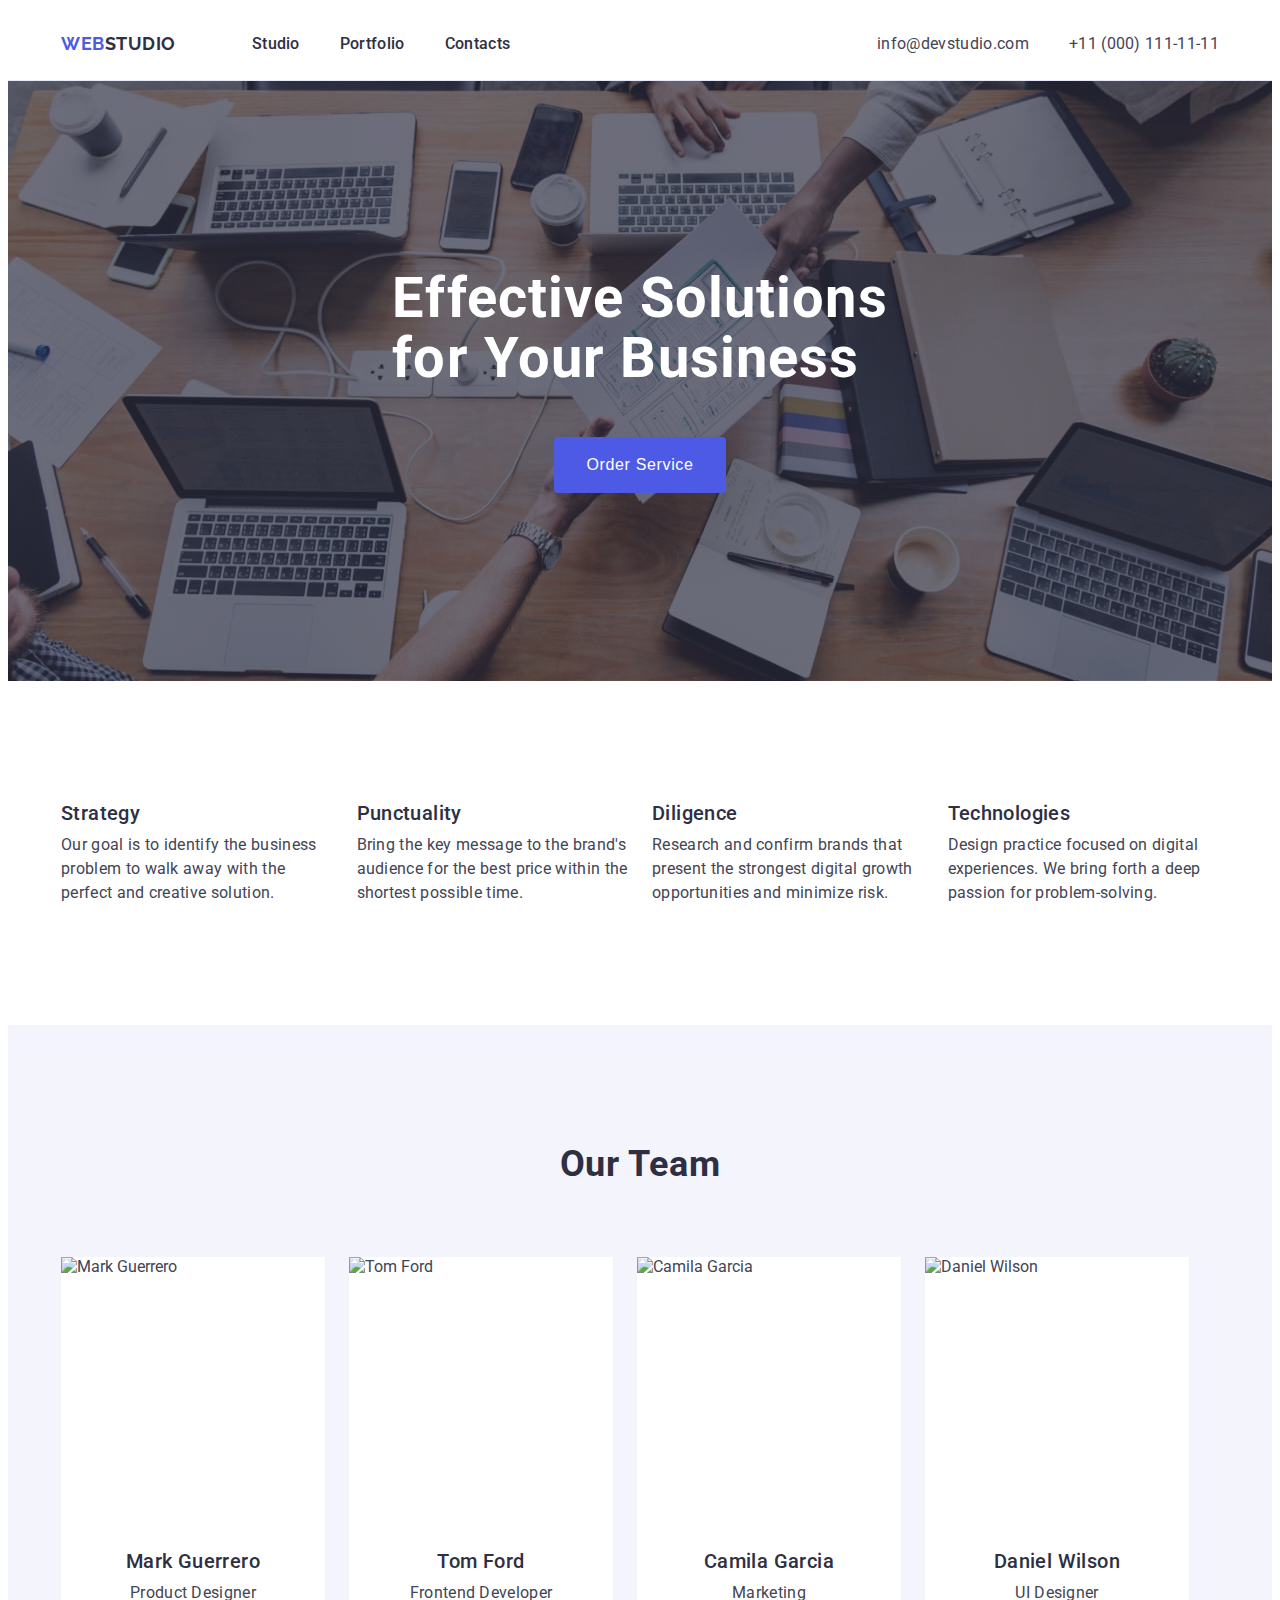
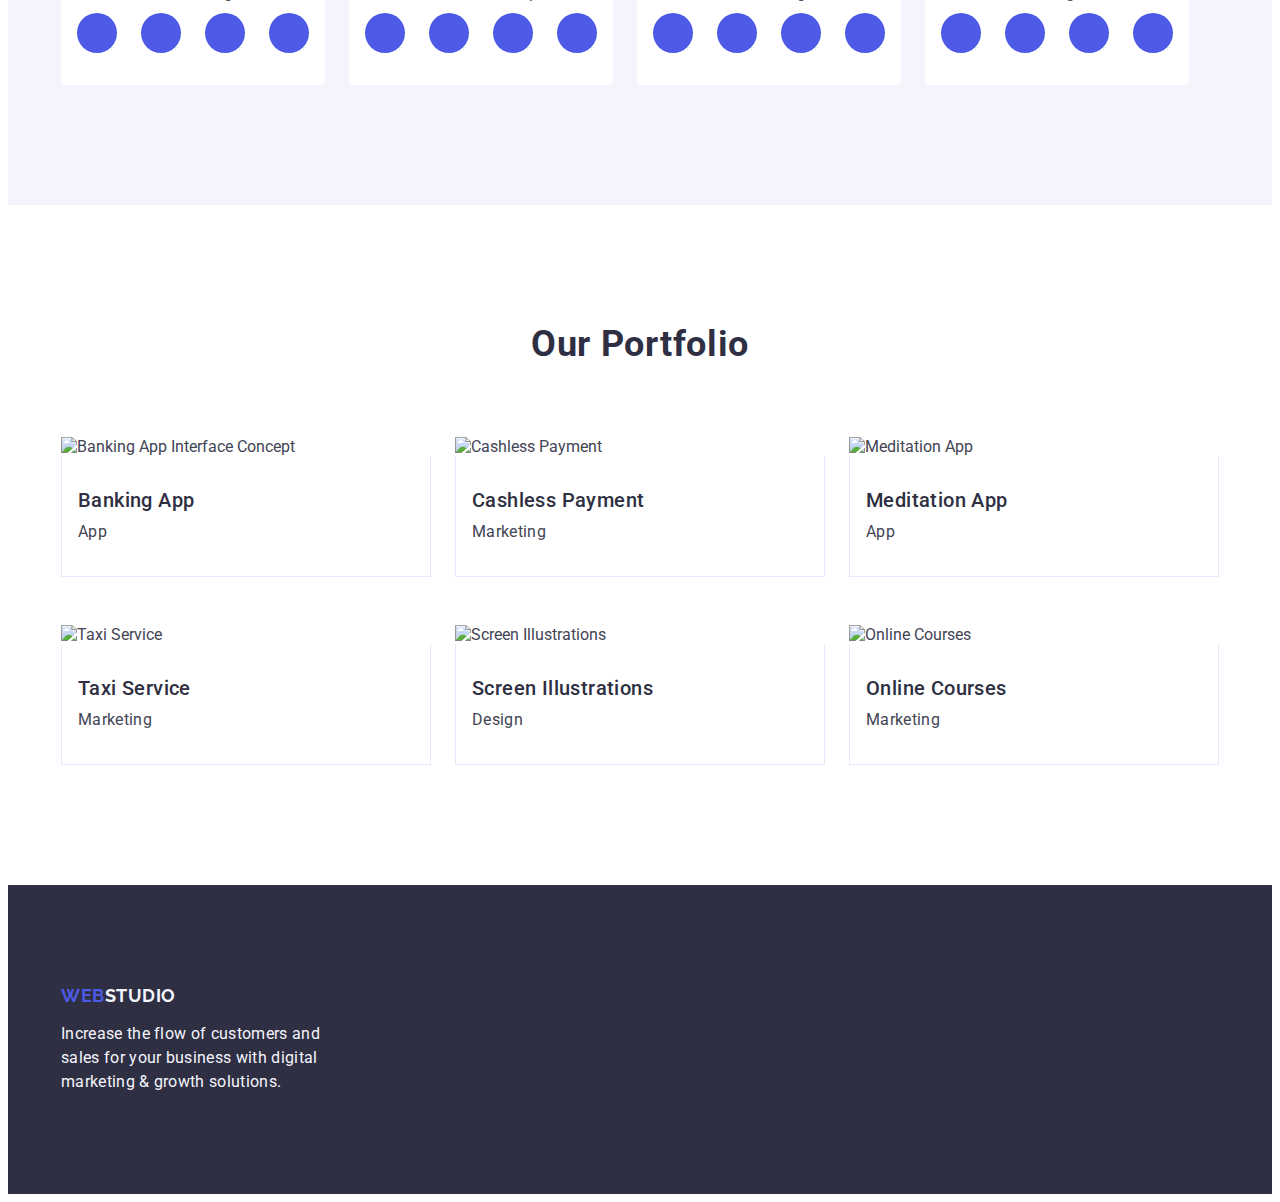
==== index.html @ 679e20f3 "Update index.html" ====
<!DOCTYPE html>
<html lang="en">

<head>
    <meta charset="UTF-8">
    <meta name="viewport" content="width=device-width, initial-scale=1.0">
    <title>WebStudio</title>
    <link rel="preconnect" href="https://fonts.googleapis.com">
    <link rel="preconnect" href="https://fonts.gstatic.com" crossorigin>
    <link href="https://fonts.googleapis.com/css2?family=Raleway:wght@700&family=Roboto:wght@400;500;700&display=swap"
        rel="stylesheet">
    <link rel="stylesheet" href="https://cdnjs.cloudflare.com/ajax/libs/modern-normalize/2.0.0/modern-normalize.min.css"
        integrity="sha512-4xo8blKMVCiXpTaLzQSLSw3KFOVPWhm/TRtuPVc4WG6kUgjH6J03IBuG7JZPkcWMxJ5huwaBpOpnwYElP/m6wg=="
        crossorigin="anonymous" referrerpolicy="no-referrer" />
    <link rel="stylesheet" href="./css/styles.css.css">
</head>

<body class="body-content">
    <header class="nav-container">
<div class="container header-menu">
        <nav class="nav-menu">
            <a class="titel-text" href="./index.html">Web<span class="titel-text-part">Studio</span> </a>
            <ul class="navigation-title-contacts nav-item">

                <li class="nav-item-link">
                    <a class="navigation-item" href="./index.html">Studio</a></li>
                <li class="nav-item-link">
                    <a class="navigation-item" href="">Portfolio</a></li>
                <li class="nav-item-link">
                    <a class="navigation-item" href="">Contacts</a></li>
            </ul>
        </nav>
        <address class="adreess-main">
            <ul class="nav-link">
                <li>
                    <a class="adress-link" href="mailto:info@devstudio.com">info@devstudio.com</a></li>
                <li>
                    <a class="adress-link" href="tel:+110001111111">+11 (000) 111-11-11</a></li>
            </ul>
        </address>
    </div>
    </header>
    <main>
        <section class="section-advantages-content">
            <div class="container advantage-container">
            <h1 class="section-advantages-topic">Effective Solutions<br /> for Your Business</h1>
            <button type="button" class="section-button">Order Service</button>
    </div>
        </section>
        <section class="advantage">
            <div class="container">
            <h2 class="visually-hidden">Our advantages</h2>
            <ul class="section-advantages-conteiner">
                <li class="advantages-item">
                    <h3 class="section-advantages-title">Strategy</h3>
                    <p class="section-advantages-text">
                        Our goal is to identify the business
                        problem to walk away with the perfect and creative solution.
                    </p>
                </li>
                <li class="advantages-item">
                    <h3 class="section-advantages-title">Punctuality</h3>
                    <p class="section-advantages-text">Bring the key message to the brand's audience for the best price
                        within the shortest possible
                        time.</p>
                </li>
                <li class="advantages-item">
                    <h3 class="section-advantages-title">Diligence</h3>
                    <p class="section-advantages-text">Research and confirm brands that present the strongest digital
                        growth opportunities and minimize
                        risk.</p>
                </li>
                <li class="advantages-item">
                    <h3 class="section-advantages-title">Technologies</h3>
                    <p class="section-advantages-text">Design practice focused on digital experiences. We bring forth a
                        deep passion for
                        problem-solving.</p>
                </li>
            </ul>
            </div>
        </section>

        <section class="section-team-content section-team">
            <div class="container">
            <h2 class="section-team-topic">Our Team</h2>
            <ul class="section-team-container">
                <li class="section-team-subtopic team-item"><img class="section-team-img" src="./images/Mark.jpg"
                        alt="Mark Guerrero" width="264" height="260" />
                        <div class="team-wrap">
                    <h3 class="section-team-name">Mark Guerrero</h3>
                    <p class="section-team-wark">Product Designer</p>
<div class="soc-wrap">
                    <ul class="profesion-list-soc">
                        <li class="prosesion-item-soc">
                            <a class="link-soc-profesion" href="">
                                <svg class="svg-profesion" width="16" height="16">
                                    <use href="./images/icons.svg#icon-instagram"></use>
                                </svg>
                            </a>
                        </li>
                        <li class="prosesion-item-soc">
                            <a class="link-soc-profesion" href="">
                                <svg class="svg-profesion" width="16" height="16">
                                    <use href="./images/icons.svg#icon-twitter"></use>
                                </svg>
                            </a>
                        </li>
                        <li class="prosesion-item-soc">
                            <a class="link-soc-profesion" href="">
                                <svg class="svg-profesion" width="16" height="16">
                                    <use href="./images/icons.svg#icon-facebook"></use>
                                </svg>
                            </a>
                        </li>
                        <li class="prosesion-item-soc">
                            <a class="link-soc-profesion" href="">
                                <svg class="svg-profesion" width="16" height="16">
                                    <use href="./images/icons.svg#icon-linkedin"></use>
                                </svg>
                            </a>
                        </li>
                    </ul>
                    </div>
                    </div>
                    
                </li>
                <li class="section-team-subtopic team-item"><img class="section-team-img" src="./images/Tom.jpg" alt="Tom Ford"
                        width="264" height="260" />
                        <div class="team-wrap">
                    <h3 class="section-team-name">Tom Ford</h3>
                    <p class="section-team-wark">Frontend Developer</p>
                    <div class="soc-wrap">
                        <ul class="profesion-list-soc">
                            <li class="prosesion-item-soc">
                                <a class="link-soc-profesion" href="">
                                    <svg class="svg-profesion" width="16" height="16">
                                        <use href="./images/icons.svg#icon-instagram"></use>
                                    </svg>
                                </a>
                            </li>
                            <li class="prosesion-item-soc">
                                <a class="link-soc-profesion" href="">
                                    <svg class="svg-profesion" width="16" height="16">
                                        <use href="./images/icons.svg#icon-twitter"></use>
                                    </svg>
                                </a>
                            </li>
                            <li class="prosesion-item-soc">
                                <a class="link-soc-profesion" href="">
                                    <svg class="svg-profesion" width="16" height="16">
                                        <use href="./images/icons.svg#icon-facebook"></use>
                                    </svg>
                                </a>
                            </li>
                            <li class="prosesion-item-soc">
                                <a class="link-soc-profesion" href="">
                                    <svg class="svg-profesion" width="16" height="16">
                                        <use href="./images/icons.svg#icon-linkedin"></use>
                                    </svg>
                                </a>
                            </li>
                        </ul>
                    </div>
                    </div>
                </li>
                <li class="section-team-subtopic team-item"><img class="section-team-img" src="./images/Camila.jpg"
                        alt="Camila Garcia" width="264" height="260" />
                        <div class="team-wrap">
                    <h3 class="section-team-name">Camila Garcia</h3>
                    <p class="section-team-wark">Marketing</p>
                    <div class="soc-wrap">
                        <ul class="profesion-list-soc">
                            <li class="prosesion-item-soc">
                                <a class="link-soc-profesion" href="">
                                    <svg class="svg-profesion" width="16" height="16">
                                        <use href="./images/icons.svg#icon-instagram"></use>
                                    </svg>
                                </a>
                            </li>
                            <li class="prosesion-item-soc">
                                <a class="link-soc-profesion" href="">
                                    <svg class="svg-profesion" width="16" height="16">
                                        <use href="./images/icons.svg#icon-twitter"></use>
                                    </svg>
                                </a>
                            </li>
                            <li class="prosesion-item-soc">
                                <a class="link-soc-profesion" href="">
                                    <svg class="svg-profesion" width="16" height="16">
                                        <use href="./images/icons.svg#icon-facebook"></use>
                                    </svg>
                                </a>
                            </li>
                            <li class="prosesion-item-soc">
                                <a class="link-soc-profesion" href="">
                                    <svg class="svg-profesion" width="16" height="16">
                                        <use href="./images/icons.svg#icon-linkedin"></use>
                                    </svg>
                                </a>
                            </li>
                        </ul>
                    </div>
                    </div>
                </li>
                <li class="section-team-subtopic team-item"><img class="section-team-img" src="./images/Daniel.jpg"
                        alt="Daniel Wilson" width="264" height="260" />
                        <div class="team-wrap">
                    <h3 class="section-team-name">Daniel Wilson</h3>
                    <p class="section-team-wark">UI Designer</p>
                    <div class="soc-wrap">
                        <ul class="profesion-list-soc">
                            <li class="prosesion-item-soc">
                                <a class="link-soc-profesion" href="">
                                    <svg class="svg-profesion" width="16" height="16">
                                        <use href="./images/icons.svg#icon-instagram"></use>
                                    </svg>
                                </a>
                            </li>
                            <li class="prosesion-item-soc">
                                <a class="link-soc-profesion" href="">
                                    <svg class="svg-profesion" width="16" height="16">
                                        <use href="./images/icons.svg#icon-twitter"></use>
                                    </svg>
                                </a>
                            </li>
                            <li class="prosesion-item-soc">
                                <a class="link-soc-profesion" href="">
                                    <svg class="svg-profesion" width="16" height="16">
                                        <use href="./images/icons.svg#icon-facebook"></use>
                                    </svg>
                                </a>
                            </li>
                            <li class="prosesion-item-soc">
                                <a class="link-soc-profesion" href="">
                                    <svg class="svg-profesion" width="16" height="16">
                                        <use href="./images/icons.svg#icon-linkedin"></use>
                                    </svg>
                                </a>
                            </li>
                        </ul>
                    </div>
                    </div>
                </li>
            </ul>
</div>
        </section>




        <section class="portfolio">
            <div class="container">
            <h2 class="section-warck-topic">Our Portfolio</h2>
<ul class="section-warck-item">
<li class="section-warck-subtopic warck-item">
    <img class="section-warck-img" src="./images/App.jpg" 
    alt="Banking App Interface Concept" width="360">
    <div class="warck-wrap">
    <h3 class="section-warck-title-type">Banking App</h3>
    <p class="section-warck-text">App</p>
    </div>
</li>

<li class="section-warck-subtopic warck-item">
        <img class="section-warck-img" src="./images/cashless.jpg" 
        alt="Cashless Payment"  width= "360">
        <div class="warck-wrap">
        <h3 class="section-warck-title-type">Cashless Payment</h3>
        <p class="section-warck-text">Marketing</p>
        </div>

                </li>
                <li class="section-warck-subtopic warck-item">
                        <img class="section-warck-img" src="./images/meditation.jpg"
                         alt="Meditation App" width= "360">
                         <div class="warck-wrap">
                        <h3 class="section-warck-title-type">Meditation App</h3>
                        <p class="section-warck-text">App</p>
                     </div>
                </li>
                <li class="section-warck-subtopic warck-item">
                        <img class="section-warck-img" src="./images/taxi.jpg" 
                        alt="Taxi Service" width= "360">
                        <div class="warck-wrap">
                        <h3 class="section-warck-title-type">Taxi Service</h3>
                        <p class="section-warck-text">Marketing</p>
                   </div>
                </li>
                <li class="section-warck-subtopic warck-item">
                        <img class="section-warck-img" src="./images/screen.jpg" 
                        alt="Screen Illustrations" width= "360">
                        <div class="warck-wrap">
                        <h3 class="section-warck-title-type">Screen Illustrations</h3>
                        <p class="section-warck-text">Design</p>
                        </div>
                </li>
                <li class="section-warck-subtopic warck-item">
                        <img class="section-warck-img" src="./images/online.jpg" 
                        alt="Online Courses" width= "360">
                        <div class="warck-wrap">
                        <h3 class="section-warck-title-type">Online Courses</h3>
                        <p class="section-warck-text">Marketing</p>
                   </div>
                </li>
            </ul>
            </div>
        </section>
    </main>
    <footer class="footer-advantages-content footer">
        <div class="container">
        <a class="footer-item footer-logo" href="./index.html">Web<span class="footer-text-part">Studio</span> </a>

        <p class="footer-text">Increase the flow of customers and

            sales for your business with digital

            marketing & growth solutions.</p>
            </div>
    </footer>
</body>

</html>
---- css/styles.css.css ----
body {
    background: #FFF;
    color: #434455;
    font-family: 'Roboto', sans-serif;
    }

ul {
    list-style: none;
}

a {text-decoration: none;
}

button {
    cursor: pointer;  
    display: block;
    min-width: 169px;
    border-radius: 4px;
}
p, h1, h2, h3{
    margin-top: 0;
    margin-bottom: 0;
}

ul, ol{
    margin-top: 0;
    margin-bottom: 0;
    padding-left: 0;
}
img{
    display: block;
}

.navigation-content {
background:  #FFF;}

.container{
    width: 1158px;
    padding-left: 15px;
padding-right: 15px;
margin: 0 auto;
}

.nav-container{
    border-bottom: 1px solid #e7e9fc;
}

.titel-text{color:  #4D5AE5;
    font-family: 'Raleway',
        sans-serif;
    font-size: 18px;
    font-weight: 700;
    line-height: 1.17;
    letter-spacing: 0.03em;
    text-transform: uppercase;
    margin-right: 76px;
}
   
    .titel-text-part{color:  #2E2F42;
        font-family: 'Raleway',
            sans-serif;
        font-size: 18px;
        font-weight: 700;
        line-height: 1.17;
        letter-spacing: 0.03em;
        text-transform: uppercase;
        }

        .navigation-title-contacts:hover .navigation-title-contacts:focus {
            color: #404bbf;
            font-style: normal;   
        }
         .navigation-item:hover,
        .navigation-item:focus {
                            color: #404bbf;
                        }
.nav-menu{
display: flex;
align-items: center;
}

.header-menu{
    display: flex;
        align-items: center;
        padding-left: 15px;
        padding-right: 15px;
    
    
}

.nav-item{
display: flex;
    align-items: center;
    gap: 40px;
    margin: auto;
}      

.nav-item-link{
}

.nav-link{
    display: flex;
    gap: 40px;
    margin-left: auto;
    align-items: center;
}
    
    .navigation-item {color:#2E2F42;
                    font-size: 16px;
                    font-weight: 500;
                    line-height: 1.5;
                    letter-spacing: 0.02em;
                    padding: 24px 0;
                    display: block;
                    }
        
           .adreess-main{font-style: normal;
        margin-left: auto;}
                    
     .adreess-main .adress-link{
        font-size: 16px;
         color: #434455;
        font-weight: 400;
        line-height: 1.5;
        letter-spacing: 0.02em;}

                  .adress-link:hover,
                  .adress-link:focus {
                      color: #404bbf;
                    font-style: normal;
                  }
                 
.advantage-container{
}
    


        .section-advantages-content {background: #2E2F42;
            padding-top: 188px;
            padding-bottom: 188px;
        background-image: linear-gradient(rgba(46, 47, 66, 0.70), rgba(46, 47, 66, 0.70)), url(../images/backgraund-img.jpg);
            background-repeat: no-repeat;
            background-position: center;
            background-size: cover;}
        

        .advantage{
            padding-top: 120px;
            padding-bottom: 120px;

        }

        .visually-hidden{
        position: absolute;
            width: 1px;
            height: 1px;
            margin: -1px;
            border: 0;
            padding: 0;
            white-space: nowrap;
            clip-path: inset(100%);
            clip: rect(0 0 0 0);
            overflow: hidden;
        }

                .advantages-item{
                    width: calc((100% - 24px * 3) / 4);
                    
                }
               
        .section-advantages-topic {
            color: #FFF;
                    display: flex;
                        justify-content: center;
                    font-size: 56px;
                    font-weight: 700;
                    line-height: 1.07;
                    letter-spacing: 0.02em;
                    
                    max-width: 496px;  
                    margin: 0 auto;
                    margin-bottom: 48px;
                   
                }
        .section-team{padding: 120px 0 120px}
                   

.section-button:focus,
.section-button:hover {
    background-color: #404BBF
}
.section-button {
    height: 56px;
    background: #4d5ae5;
    color: #fff;
    font-size: 16px;
    font-weight: 500;
    line-height: 1.5;
    letter-spacing: 0.04em;
    border: none;
padding: 16px 32px;
margin: 0 auto;}
                    
      .section-advantages-conteiner{
        display: flex;
        gap: 24px;
      }
        
                .section-advantages-title {
                    color:#2E2F42;
                    font-size: 20px;
                    font-weight: 500;
                    line-height: 1.2;
                    letter-spacing: 0.02em;
                margin-bottom: 8px;}
        
                .section-advantages-text {
                    color:#434455;
                    font-size: 16px;
                    font-weight: 400;
                    line-height: 1.5;
                    letter-spacing: 0.02em;}
.team-item{
    width: calc((100% -2 4px * 3) /4 );
    border-radius: 0px 0px 4px 4px;
    
}

.section-team-container{
    display: flex;
    gap: 24px;
    
}
                .section-team-content {
                    background: #F4F4FD;}
        
                .section-team-topic {
                    color:#2E2F42;
                    text-align: center;
                    font-size: 36px;
                    font-weight: 700;
                    line-height: 1.11;
                    letter-spacing: 0.02em;
                    text-transform: capitalize;
                margin-bottom: 72px;
                
            }

        .section-team-subtopic {
                        background:  #FFF;}

        .section-team-img{ }

                 .team-wrap {
                    padding-top: 32px;
                        padding-bottom: 32px;
                 }
        
                .section-team-name {
                    color: #2E2F42;
                    text-align: center;
                    font-size: 20px;
                    font-weight: 500;
                    line-height: 1.2;
                    letter-spacing: 0.02em;
                margin-bottom: 8px}
        
                .section-team-wark {
                    color:  #434455;
                    text-align: center;
                    font-size: 16px;
                    font-weight: 400;
                    line-height: 1.5;
                    letter-spacing: 0.02em;}
        
                

                      .section-team-subtopic { 
                        background:  #FFF;}

                  .portfolio{
                    padding-top: 120px;
                        padding-bottom: 120px;
                  }

                 .section-warck-topic {
                     color:#2E2F42;
                     text-align: center;
                      font-size: 36px;
                     font-weight: 700;
                     line-height: 1.11;
                     letter-spacing: 0.02em;
                     text-transform: capitalize;
                     margin-bottom: 72px;
                 }

                 .warck-item{
                 }

.section-warck-item{
    list-style: none;
        display: flex;
        justify-content: center;
        flex-wrap: wrap;
        column-gap: 24px;
        row-gap: 48px;
    
}

                .section-warck-img{ }

                 .section-warck-subtopic {
                        background:  #FFF;
                            width: calc((100% - 48px) / 3);
                 }
        .warck-wrap{
            padding: 32px 16px;
                border: 1px solid #e7e9fc;
                border-top: none;
        }
                   

                    .section-warck-title-type{color:  #2E2F42;
                        font-size: 20px;
                        font-weight: 500;
                        line-height: 1.2;
                        letter-spacing: 0.02em;
                    margin-bottom: 8px;}
                   
                        
                        .section-warck-text{
                            color:  #434455;
                            font-size: 16px;
                            font-weight: 400;
                            line-height: 1.5;
                            letter-spacing: 0.02em;}
                           
                          
                      .footer-text-part{   color: #F4F4FD;
                         font-family: Raleway;
                         font-size: 18px;
                         font-style: normal;
                         font-weight: 700;
                         line-height: 1.17;
                         letter-spacing: 0.03em;
                         text-transform: uppercase;}

               .footer-logo{
                display: inline-block;
                margin-bottom: 16px;
               }

                           .footer-item {
                               color: #4D5AE5;
                               font-family: 'Raleway',
                                   sans-serif;
                               font-size: 18px;
                               font-weight: 700;
                               line-height: 1.17;
                               letter-spacing: 0.03em;
                               text-transform: uppercase;}
.footer-advantages-content{background: #2E2F42;
padding-top: 188px;
padding-bottom: 188px;}

        .footer{
            padding-top: 100px;
            padding-bottom: 100px;}

                .footer-text {color:  #F4F4FD;
                    font-size: 16px;
                    font-weight: 400;
                    line-height: 1.5;
                    letter-spacing: 0.02em;
                    width: 264px;
                    
            }
.profesion-list-soc{
    display: flex;
        justify-content: center;
        align-items: center;
        gap: 24px;
        padding-left: 0;
        margin-top: 8px;
}

.prosesion-item-soc{
    height: 40px;
        width: 40px;
}
.link-soc-profesion{
    width: 100%;
        height: 100%;
        background-color: #4D5AE5;
        border-radius: 50%;
        display: flex;
        align-items: center;
        justify-content: center;
        transition: background-color 250ms cubic-bezier(0.4, 0, 0.2, 1);
}
.link-soc-profesion:hover,
.link-soc-profesion:focus {
    background-color: #404bbf;}
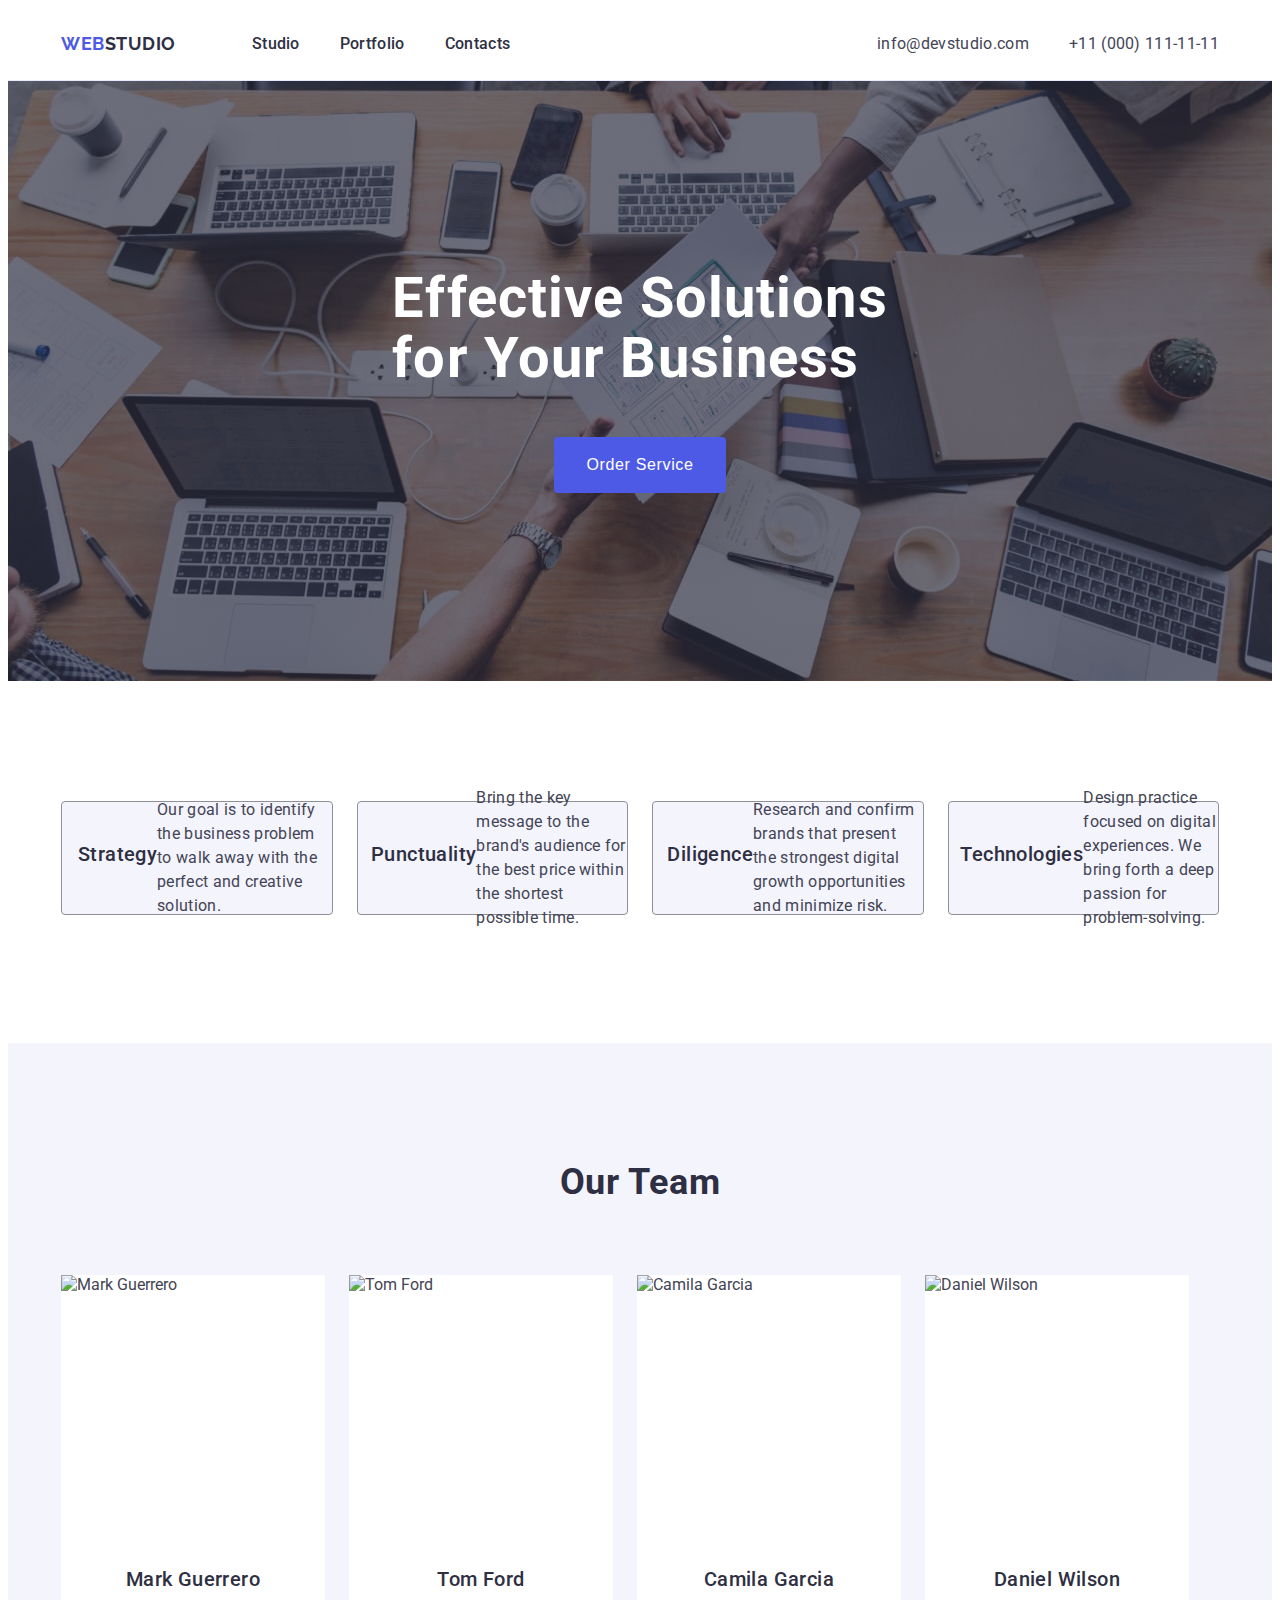
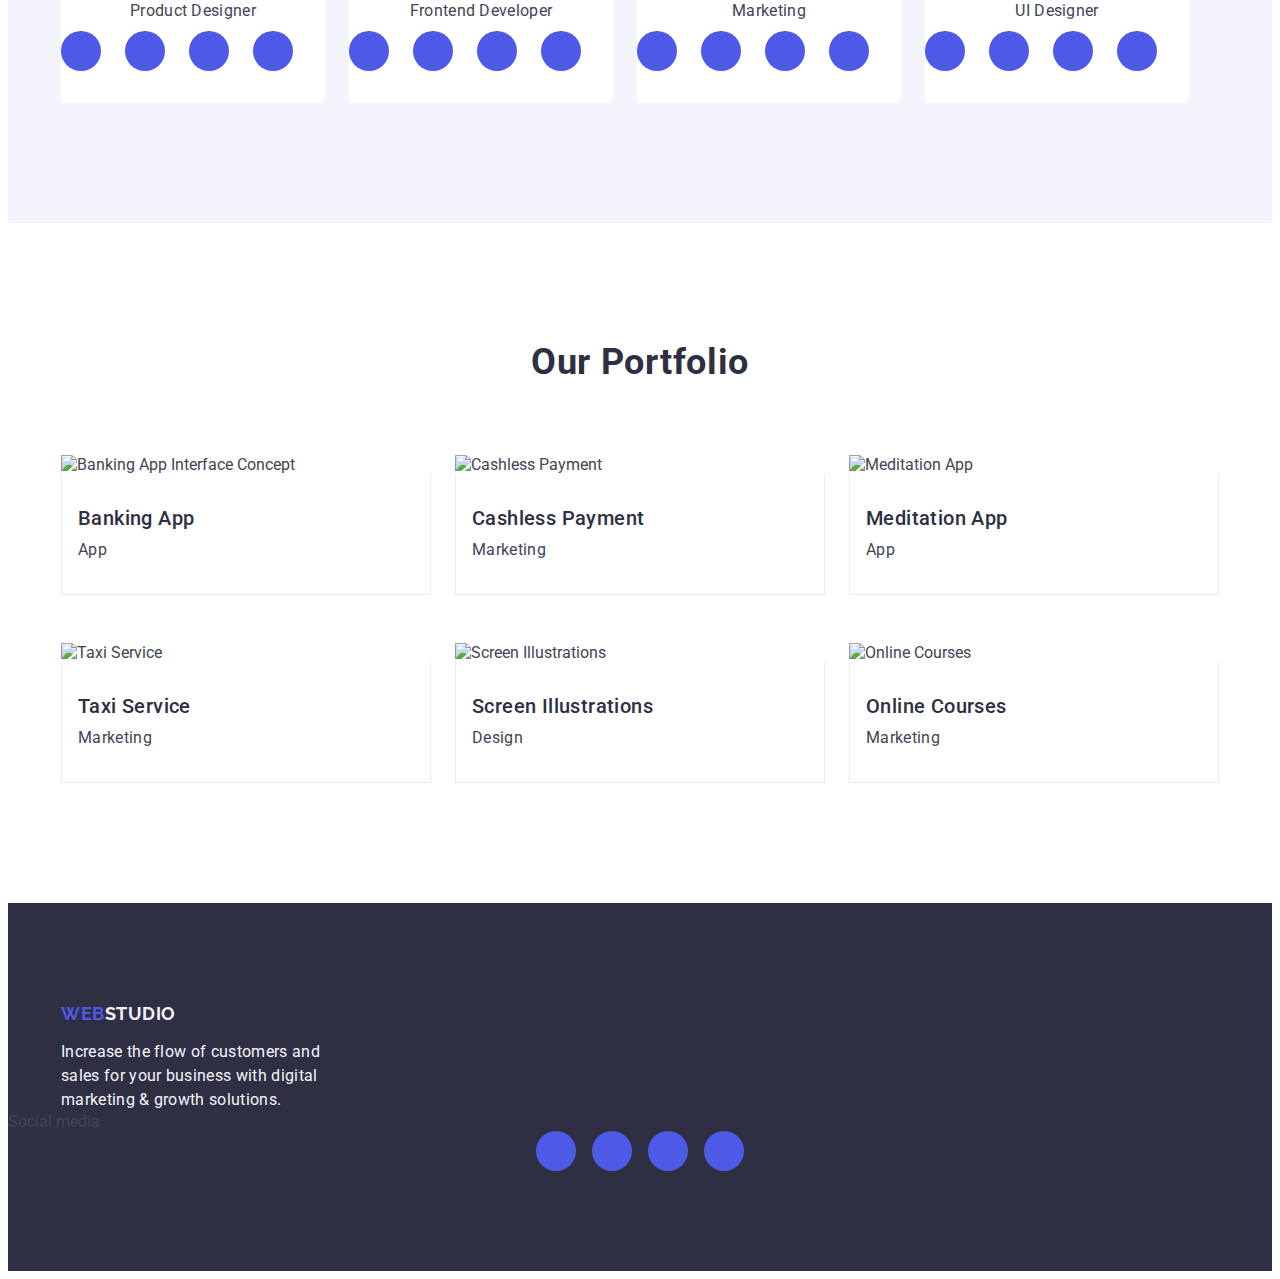
==== commit 338bf418: "o" ====
--- a/index.html
+++ b/index.html
@@ -52,6 +52,10 @@
             <h2 class="visually-hidden">Our advantages</h2>
             <ul class="section-advantages-conteiner">
                 <li class="advantages-item">
+                    <div class="conteiner-icon">
+                        <svg width="64" height="64">
+                            <use fill="none" href="./images/icons.svg#icon-antenna"></use>
+                        </svg>
                     <h3 class="section-advantages-title">Strategy</h3>
                     <p class="section-advantages-text">
                         Our goal is to identify the business
@@ -59,18 +63,30 @@
                     </p>
                 </li>
                 <li class="advantages-item">
+                    <div class="conteiner-icon">
+                        <svg width="64" height="64">
+                            <use fill="none" href="./images/icons.svg#icon-clock"></use>
+                        </svg>
                     <h3 class="section-advantages-title">Punctuality</h3>
                     <p class="section-advantages-text">Bring the key message to the brand's audience for the best price
                         within the shortest possible
                         time.</p>
                 </li>
                 <li class="advantages-item">
+                    <div class="conteiner-icon">
+                        <svg width="64" height="64">
+                            <use fill="none" href="./images/icons.svg#icon-diagram"></use>
+                        </svg>
                     <h3 class="section-advantages-title">Diligence</h3>
                     <p class="section-advantages-text">Research and confirm brands that present the strongest digital
                         growth opportunities and minimize
                         risk.</p>
                 </li>
                 <li class="advantages-item">
+                    <div class="conteiner-icon">
+                        <svg width="64" height="64">
+                            <use fill="none" href="./images/icons.svg#icon-astronaut"></use>
+                        </svg>
                     <h3 class="section-advantages-title">Technologies</h3>
                     <p class="section-advantages-text">Design practice focused on digital experiences. We bring forth a
                         deep passion for
@@ -316,6 +332,39 @@
 
             marketing & growth solutions.</p>
             </div>
+            <div class="soc-footer-box">
+                <p class="footer-paragraf">Social media</p>
+                <ul class="footer-soc">
+                    <li class="footer-soc-item">
+                        <a class="footer-soc-link" href="">
+                            <svg fill="none" width="24" height="24" class="svg-footer">
+                                <use href="./images/icons.svg#icon-instagram"></use>
+                            </svg>
+                        </a>
+                    </li>
+                    <li class="footer-soc-item">
+                        <a class="footer-soc-link" href="">
+                            <svg fill="none" width="24" height="24" class="svg-footer">
+                                <use href="./images/icons.svg#icon-twitter"></use>
+                            </svg>
+                        </a>
+                    </li>
+                    <li class="footer-soc-item">
+                        <a class="footer-soc-link" href="">
+                            <svg fill="none" width="24" height="24" class="svg-footer">
+                                <use href="./images/icons.svg#icon-facebook"></use>
+                            </svg>
+                        </a>
+                    </li>
+                    <li class="footer-soc-item">
+                        <a class="footer-soc-link" href="">
+                            <svg fill="none" width="24" height="24" class="svg-footer">
+                                <use href="./images/icons.svg#icon-linkedin"></use>
+                            </svg>
+                        </a>
+                    </li>
+                </ul>
+            </div>
     </footer>
 </body>
 
--- a/css/styles.css.css
+++ b/css/styles.css.css
@@ -400,4 +400,60 @@
 }
 .link-soc-profesion:hover,
 .link-soc-profesion:focus {
-    background-color: #404bbf;}+    background-color: #404bbf;}
+
+    .soc-wrap{display: flex;
+        gap: 40px;
+        margin-left: auto;
+        align-items: center;
+    }
+        .conteiner-icon {
+            display: flex;
+    
+            align-items: center;
+            justify-content: center;
+            height: 112px;
+            background-color: #f4f4fd;
+            border-radius: 4px;
+            margin-bottom: 8px;
+            border-radius: 4px;
+            border: 1px solid #8E8F99;
+    
+        }
+        .soc-footer-box{align-items: center;}
+        
+                .footer-soc {
+                    display: flex;
+                    justify-content: center;
+                    align-items: center;
+                    gap: 16px;
+                    padding-left: 0;
+                    margin: auto;
+        
+                }
+        
+                .footer-soc-item {
+                    width: 40px;
+                    height: 40px;
+        
+                }
+        
+                .footer-soc-link {
+                    width: 100%;
+                    height: 100%;
+                    background-color: #4D5AE5;
+                    border-radius: 50%;
+                    display: flex;
+                    align-items: center;
+                    justify-content: center;
+                    transition: background-color 250ms cubic-bezier(0.4, 0, 0.2, 1);
+                }
+        
+                .footer-soc-link:hover,
+                .footer-soc-link:focus {
+                    background-color: #31d0aa;
+                }
+        
+                .svg-footer {
+                    fill: #f4f4fd;
+                }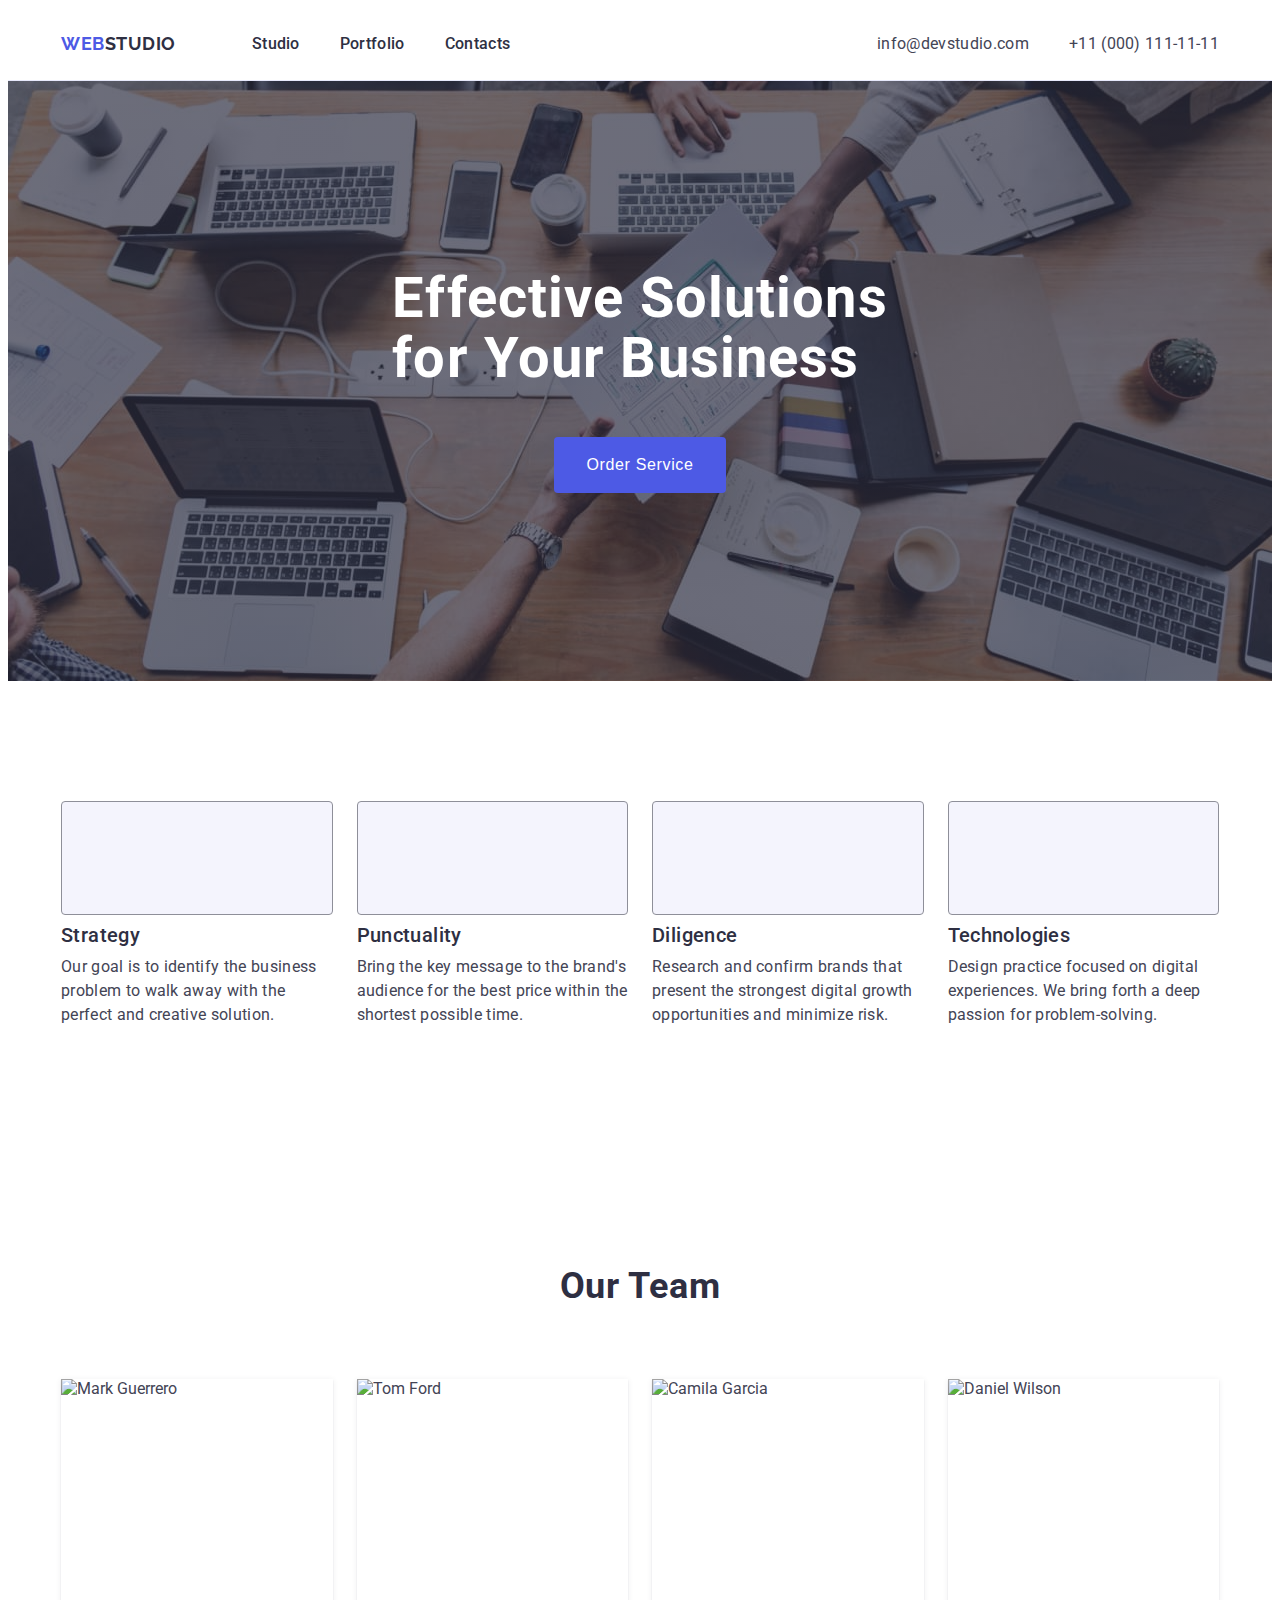
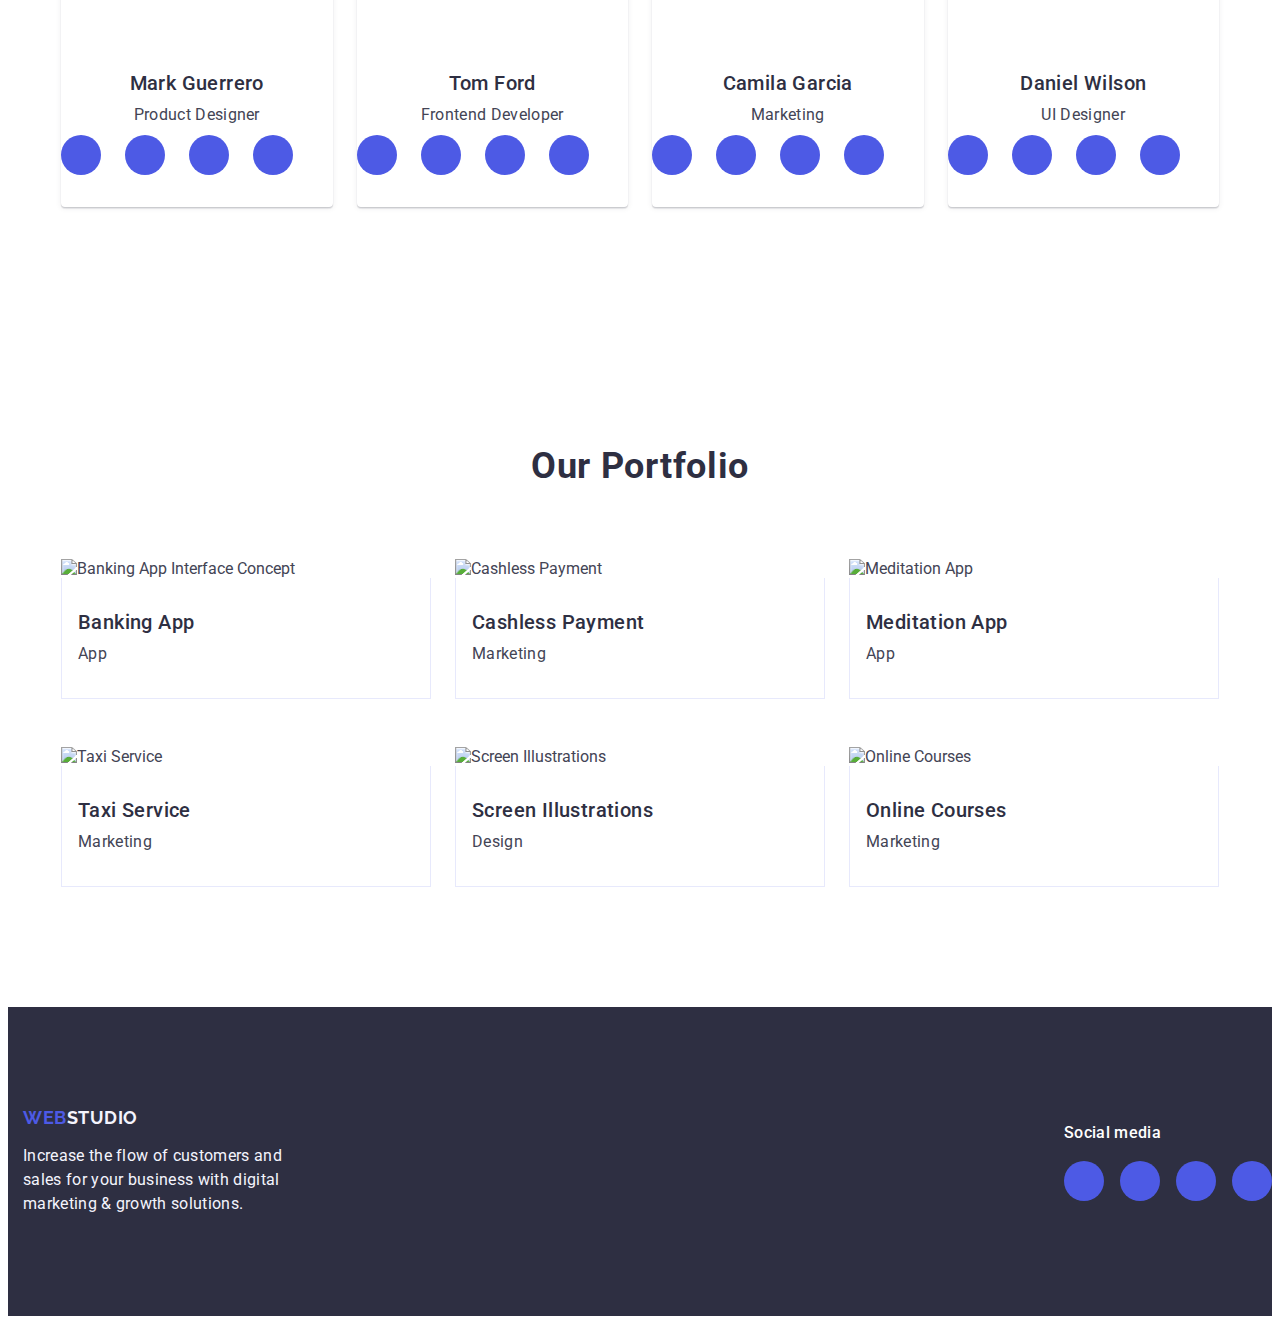
==== commit 0efb33d8: "1" ====
--- a/index.html
+++ b/index.html
@@ -56,6 +56,7 @@
                         <svg width="64" height="64">
                             <use fill="none" href="./images/icons.svg#icon-antenna"></use>
                         </svg>
+                    </div>
                     <h3 class="section-advantages-title">Strategy</h3>
                     <p class="section-advantages-text">
                         Our goal is to identify the business
@@ -67,6 +68,7 @@
                         <svg width="64" height="64">
                             <use fill="none" href="./images/icons.svg#icon-clock"></use>
                         </svg>
+                    </div>
                     <h3 class="section-advantages-title">Punctuality</h3>
                     <p class="section-advantages-text">Bring the key message to the brand's audience for the best price
                         within the shortest possible
@@ -77,6 +79,7 @@
                         <svg width="64" height="64">
                             <use fill="none" href="./images/icons.svg#icon-diagram"></use>
                         </svg>
+                    </div>
                     <h3 class="section-advantages-title">Diligence</h3>
                     <p class="section-advantages-text">Research and confirm brands that present the strongest digital
                         growth opportunities and minimize
@@ -87,6 +90,7 @@
                         <svg width="64" height="64">
                             <use fill="none" href="./images/icons.svg#icon-astronaut"></use>
                         </svg>
+                    </div>
                     <h3 class="section-advantages-title">Technologies</h3>
                     <p class="section-advantages-text">Design practice focused on digital experiences. We bring forth a
                         deep passion for
@@ -323,6 +327,7 @@
         </section>
     </main>
     <footer class="footer-advantages-content footer">
+        <div class="footer-box">
         <div class="container">
         <a class="footer-item footer-logo" href="./index.html">Web<span class="footer-text-part">Studio</span> </a>
 
@@ -365,6 +370,7 @@
                     </li>
                 </ul>
             </div>
+            </div>
     </footer>
 </body>
 
--- a/css/styles.css.css
+++ b/css/styles.css.css
@@ -136,12 +136,14 @@
 
 
         .section-advantages-content {background: #2E2F42;
+        max-width: 1440px;
             padding-top: 188px;
             padding-bottom: 188px;
         background-image: linear-gradient(rgba(46, 47, 66, 0.70), rgba(46, 47, 66, 0.70)), url(../images/backgraund-img.jpg);
             background-repeat: no-repeat;
             background-position: center;
-            background-size: cover;}
+            background-size: cover;
+        }
         
 
         .advantage{
@@ -199,7 +201,8 @@
     letter-spacing: 0.04em;
     border: none;
 padding: 16px 32px;
-margin: 0 auto;}
+margin: 0 auto;
+transition: background-color 250ms cubic-bezier(0.4, 0, 0.2, 1);}
                     
       .section-advantages-conteiner{
         display: flex;
@@ -232,7 +235,8 @@
     
 }
                 .section-team-content {
-                    background: #F4F4FD;}
+                background-color: var(--backraund-section-our-team);
+                    padding: 120px 0;}
         
                 .section-team-topic {
                     color:#2E2F42;
@@ -276,7 +280,15 @@
                 
 
                       .section-team-subtopic { 
-                        background:  #FFF;}
+                        background-color: var(--color-hero-title-text);
+                        
+                            width: calc((100% - 72px) / 4);
+                            border-radius: 0px 0px 4px 4px;
+                            box-shadow: 0px 1px 6px rgba(46, 47, 66, 0.08),
+                        
+                                0px 1px 1px rgba(46, 47, 66, 0.16),
+                                0px 2px 1px rgba(46, 47, 66, 0.08);}
+                        
 
                   .portfolio{
                     padding-top: 120px;
@@ -296,6 +308,12 @@
 
                  .warck-item{
                  }
+                                 .warck-item:hover,
+                                 .warck-item:focus {
+                                     box-shadow: 0px 1px 6px rgba(46, 47, 66, 0.08),
+                                         0px 1px 1px rgba(46, 47, 66, 0.16), 0px 2px 1px rgba(46, 47, 66, 0.08);
+                
+                                 }
 
 .section-warck-item{
     list-style: none;
@@ -437,6 +455,14 @@
                     height: 40px;
         
                 }
+
+             .footer-paragraf {
+                 font-size: 16px;
+                 font-weight: 500;
+                 line-height: 1.5;
+                 letter-spacing: 0.02em;
+                 color: #FFFFFF;
+                 margin-bottom: 16px;}
         
                 .footer-soc-link {
                     width: 100%;
@@ -456,4 +482,9 @@
         
                 .svg-footer {
                     fill: #f4f4fd;
-                }+                }
+
+                .footer-box{display: flex;
+                justify-content: center;
+                align-items: center;
+                gap: 16px;}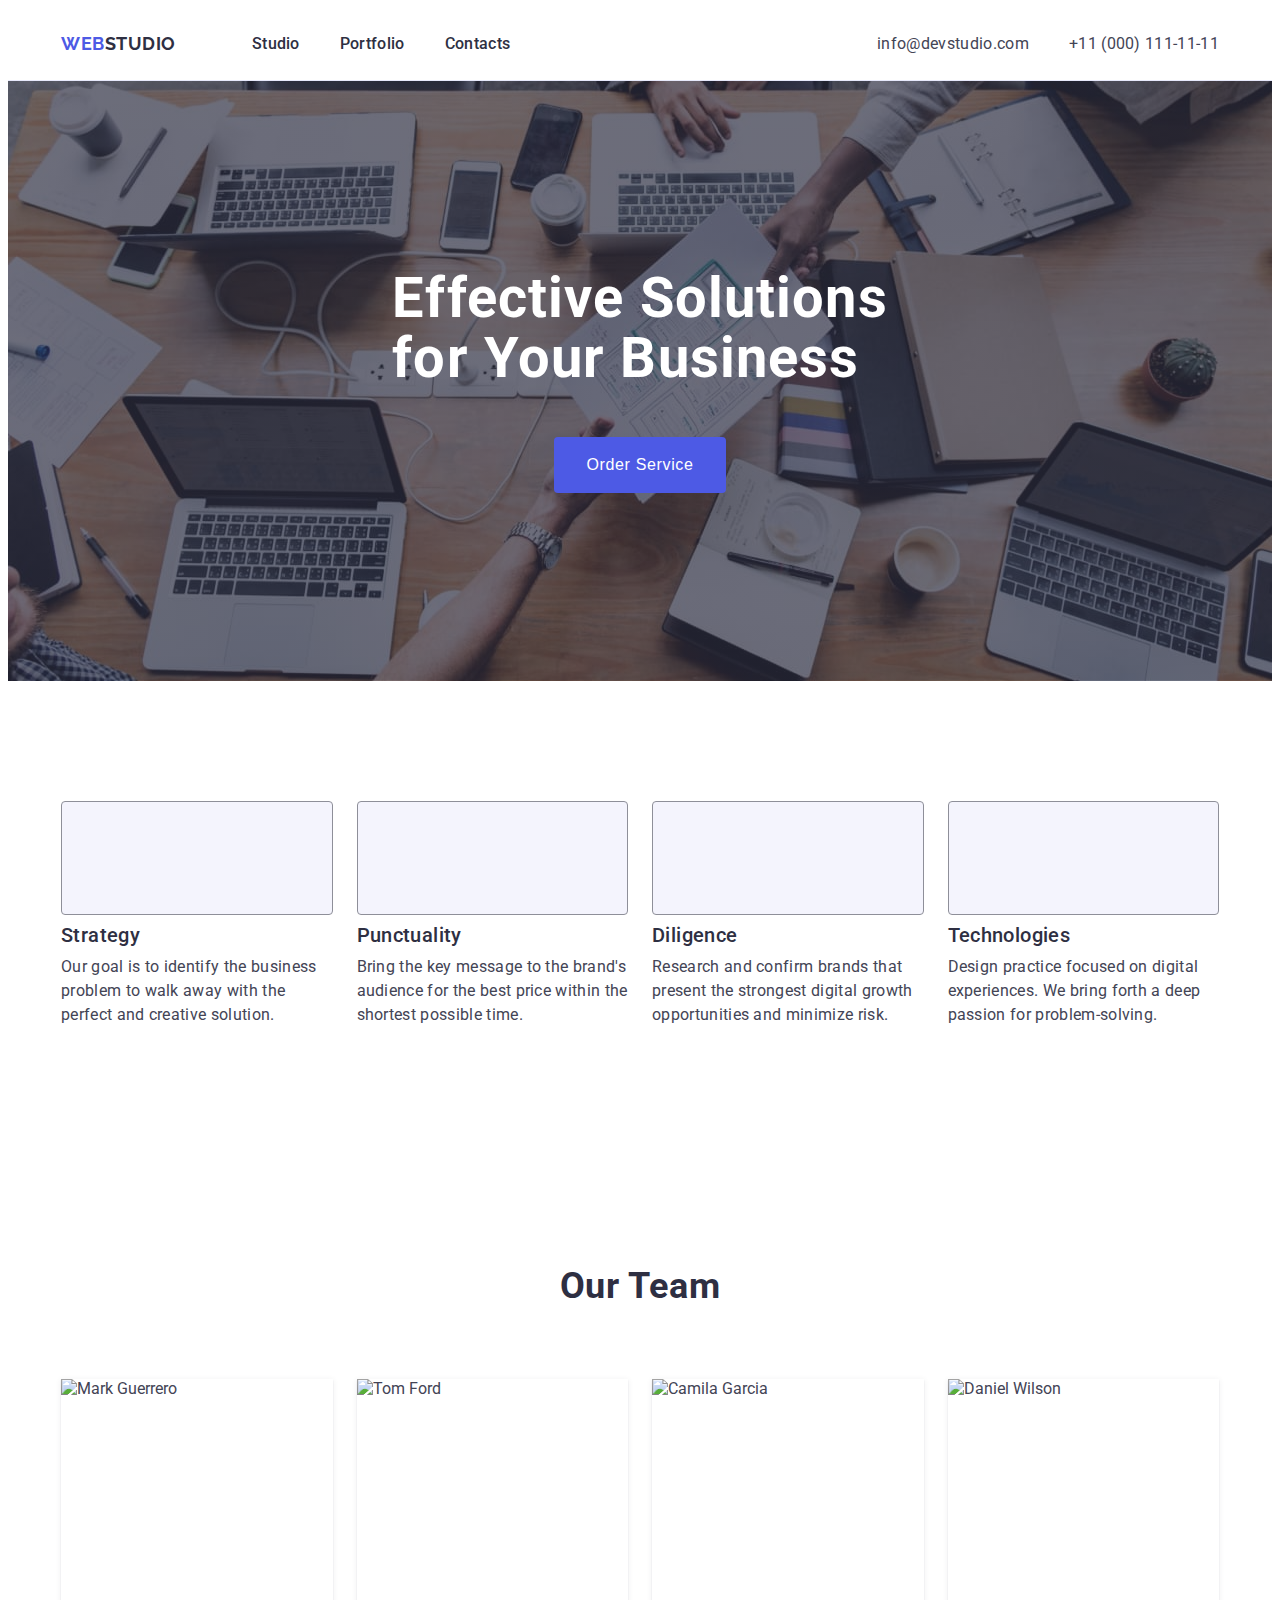
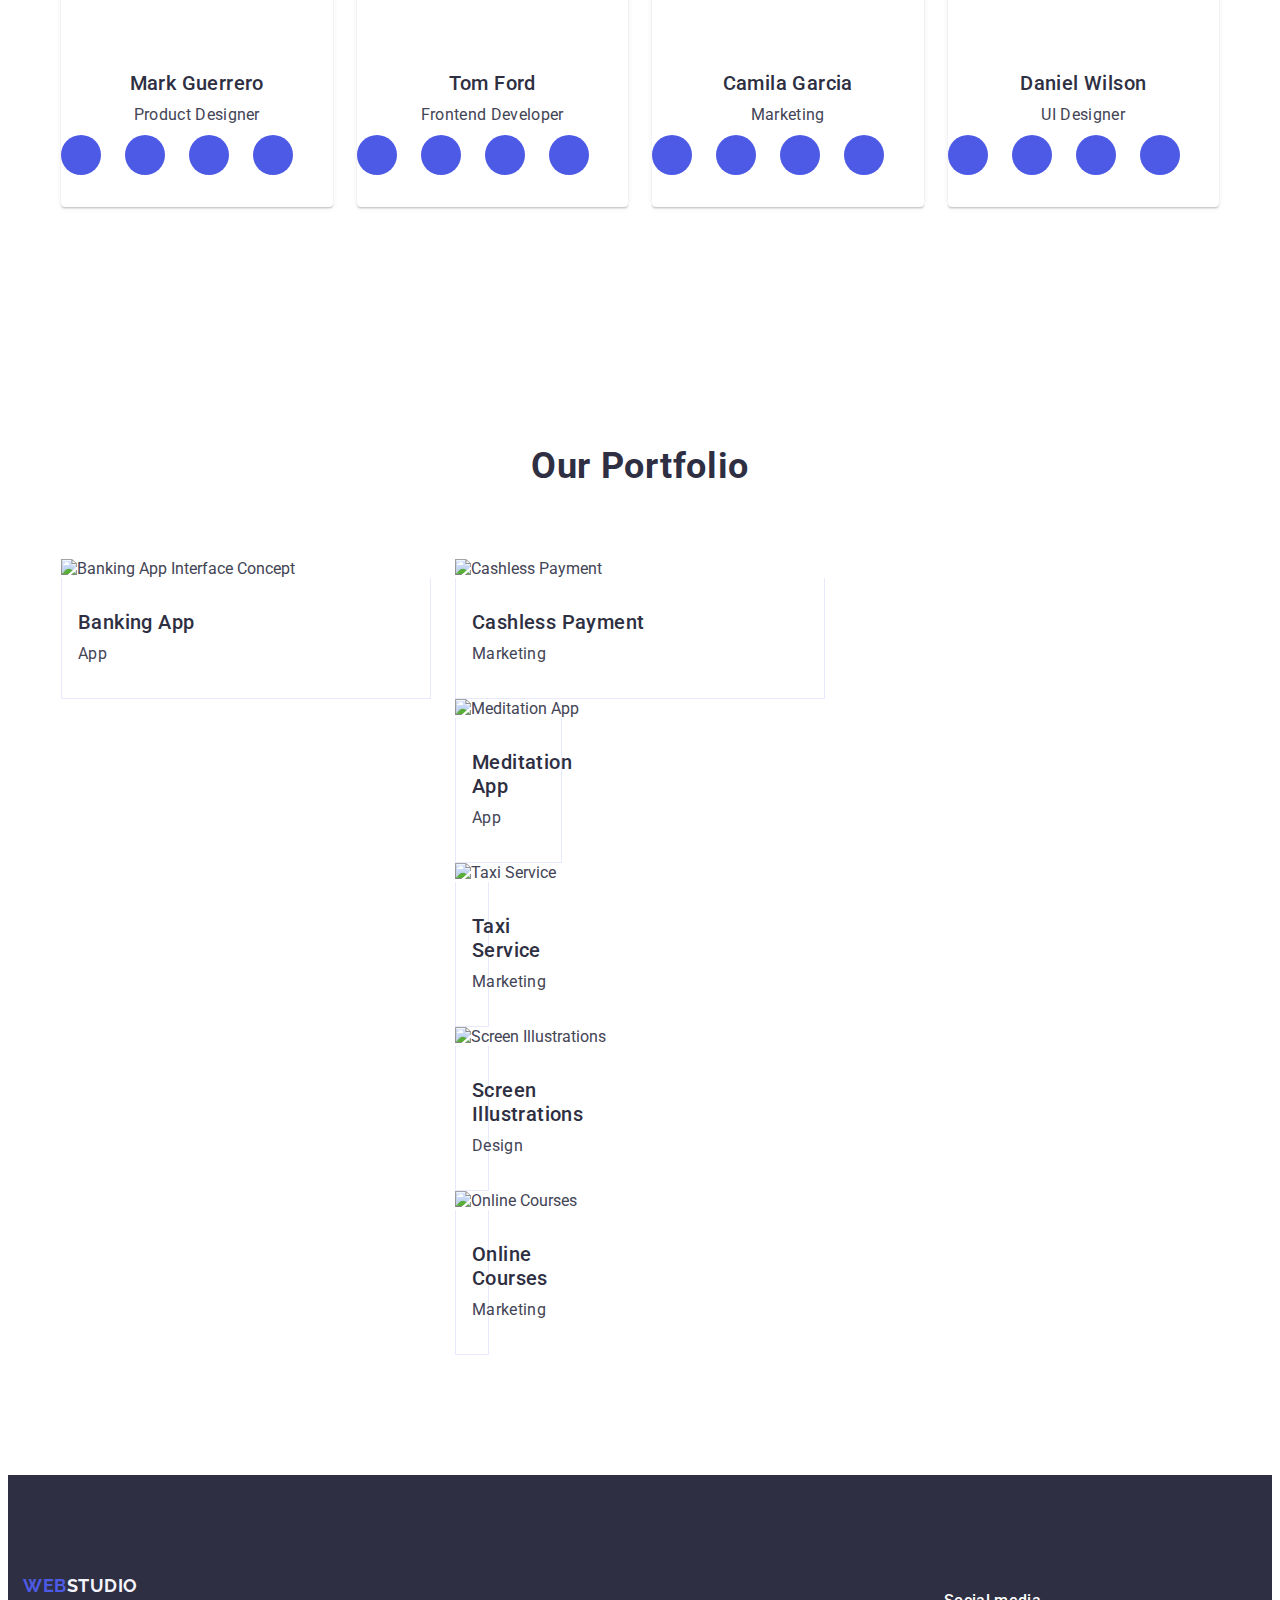
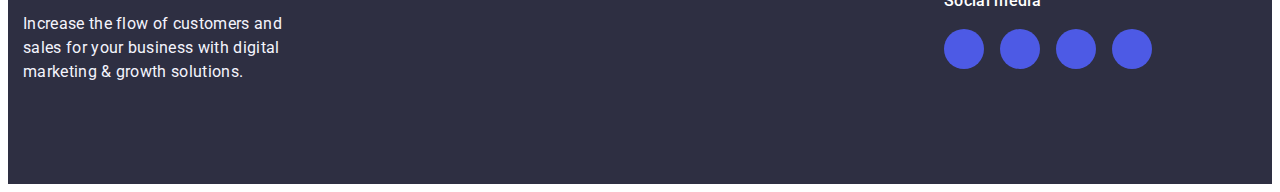
==== commit 7fd65a43: "й" ====
--- a/index.html
+++ b/index.html
@@ -273,50 +273,72 @@
             <h2 class="section-warck-topic">Our Portfolio</h2>
 <ul class="section-warck-item">
 <li class="section-warck-subtopic warck-item">
+    <div class="box-img-portfolio">
     <img class="section-warck-img" src="./images/App.jpg" 
     alt="Banking App Interface Concept" width="360">
+    <p class="img-paragraf">
+        14 Stylish and User-Friendly App Design Concepts · Task
+        Manager App · Calorie Tracker App · Exotic Fruit Ecommerce App
+        · Cloud Storage App
+    </p>
+    </div>
     <div class="warck-wrap">
     <h3 class="section-warck-title-type">Banking App</h3>
     <p class="section-warck-text">App</p>
     </div>
 </li>
 
-<li class="section-warck-subtopic warck-item">
+<div class="section-warck-subtopic warck-item">
+    <div class="box-img-portfolio">
         <img class="section-warck-img" src="./images/cashless.jpg" 
         alt="Cashless Payment"  width= "360">
+<p class="img-paragraf">
+    14 Stylish and User-Friendly App Design Concepts · Task
+    Manager App · Calorie Tracker App · Exotic Fruit Ecommerce App
+    · Cloud Storage App
+</p>
+</div>
         <div class="warck-wrap">
         <h3 class="section-warck-title-type">Cashless Payment</h3>
         <p class="section-warck-text">Marketing</p>
         </div>
 
                 </li>
-                <li class="section-warck-subtopic warck-item">
+                <div class="section-warck-subtopic warck-item">
+                
                         <img class="section-warck-img" src="./images/meditation.jpg"
                          alt="Meditation App" width= "360">
+                       
                          <div class="warck-wrap">
                         <h3 class="section-warck-title-type">Meditation App</h3>
                         <p class="section-warck-text">App</p>
                      </div>
                 </li>
-                <li class="section-warck-subtopic warck-item">
+                <div class="section-warck-subtopic warck-item">
+                
                         <img class="section-warck-img" src="./images/taxi.jpg" 
                         alt="Taxi Service" width= "360">
+                       
                         <div class="warck-wrap">
                         <h3 class="section-warck-title-type">Taxi Service</h3>
                         <p class="section-warck-text">Marketing</p>
                    </div>
                 </li>
-                <li class="section-warck-subtopic warck-item">
+                <div class="section-warck-subtopic warck-item">
+                    
                         <img class="section-warck-img" src="./images/screen.jpg" 
                         alt="Screen Illustrations" width= "360">
+                       
                         <div class="warck-wrap">
                         <h3 class="section-warck-title-type">Screen Illustrations</h3>
                         <p class="section-warck-text">Design</p>
                         </div>
                 </li>
-                <li class="section-warck-subtopic warck-item">
+                <div class="section-warck-subtopic warck-item">
+                
                         <img class="section-warck-img" src="./images/online.jpg" 
                         alt="Online Courses" width= "360">
+                       
                         <div class="warck-wrap">
                         <h3 class="section-warck-title-type">Online Courses</h3>
                         <p class="section-warck-text">Marketing</p>
--- a/css/styles.css.css
+++ b/css/styles.css.css
@@ -307,29 +307,54 @@
                  }
 
                  .warck-item{
+                    width: calc((100% - 48px) / 3);
+                        transition: box-shadow 250ms cubic-bezier(0.4, 0, 0.2, 1);
                  }
-                                 .warck-item:hover,
-                                 .warck-item:focus {
-                                     box-shadow: 0px 1px 6px rgba(46, 47, 66, 0.08),
-                                         0px 1px 1px rgba(46, 47, 66, 0.16), 0px 2px 1px rgba(46, 47, 66, 0.08);
+                 .warck-item:hover,
+                 .warck-item:focus {
+                 box-shadow: 0px 1px 6px rgba(46, 47, 66, 0.08),
+              0px 1px 1px rgba(46, 47, 66, 0.16), 0px 2px 1px rgba(46, 47, 66, 0.08);
                 
                                  }
 
+
+ .warck-item:hover .img-paragraf {
+    transform: translateY(0%);
+}
+.img-paragraf {
+    position: absolute;
+    top: 0;
+    font-size: 16px;
+    line-height: 1.5;
+    letter-spacing: 0.02em;
+    color: #f4f4fd;
+    padding: 40px 32px;
+    background-color: #4d5ae5;
+    height: 100%;
+    width: 100%;
+    transform: translateY(100%);
+    transition: transform 250ms cubic-bezier(0.4, 0, 0.2, 1);
+}
+
+.box-img-portfolio {
+    position: relative;
+    overflow: hidden;}
+
+
+
 .section-warck-item{
-    list-style: none;
-        display: flex;
-        justify-content: center;
-        flex-wrap: wrap;
-        column-gap: 24px;
-        row-gap: 48px;
+display: flex;
+    flex-wrap: wrap;
+    column-gap: 24px;
+    row-gap: 48px;
+    margin: 0;
+    padding: 0;
     
 }
 
                 .section-warck-img{ }
 
                  .section-warck-subtopic {
-                        background:  #FFF;
-                            width: calc((100% - 48px) / 3);
                  }
         .warck-wrap{
             padding: 32px 16px;
@@ -402,6 +427,8 @@
         margin-top: 8px;
 }
 
+
+
 .prosesion-item-soc{
     height: 40px;
         width: 40px;
@@ -438,7 +465,11 @@
             border: 1px solid #8E8F99;
     
         }
-        .soc-footer-box{align-items: center;}
+        .soc-footer-box{
+            align-items: center;
+            align-items: baseline;
+                margin-right: 120px;
+        }
         
                 .footer-soc {
                     display: flex;
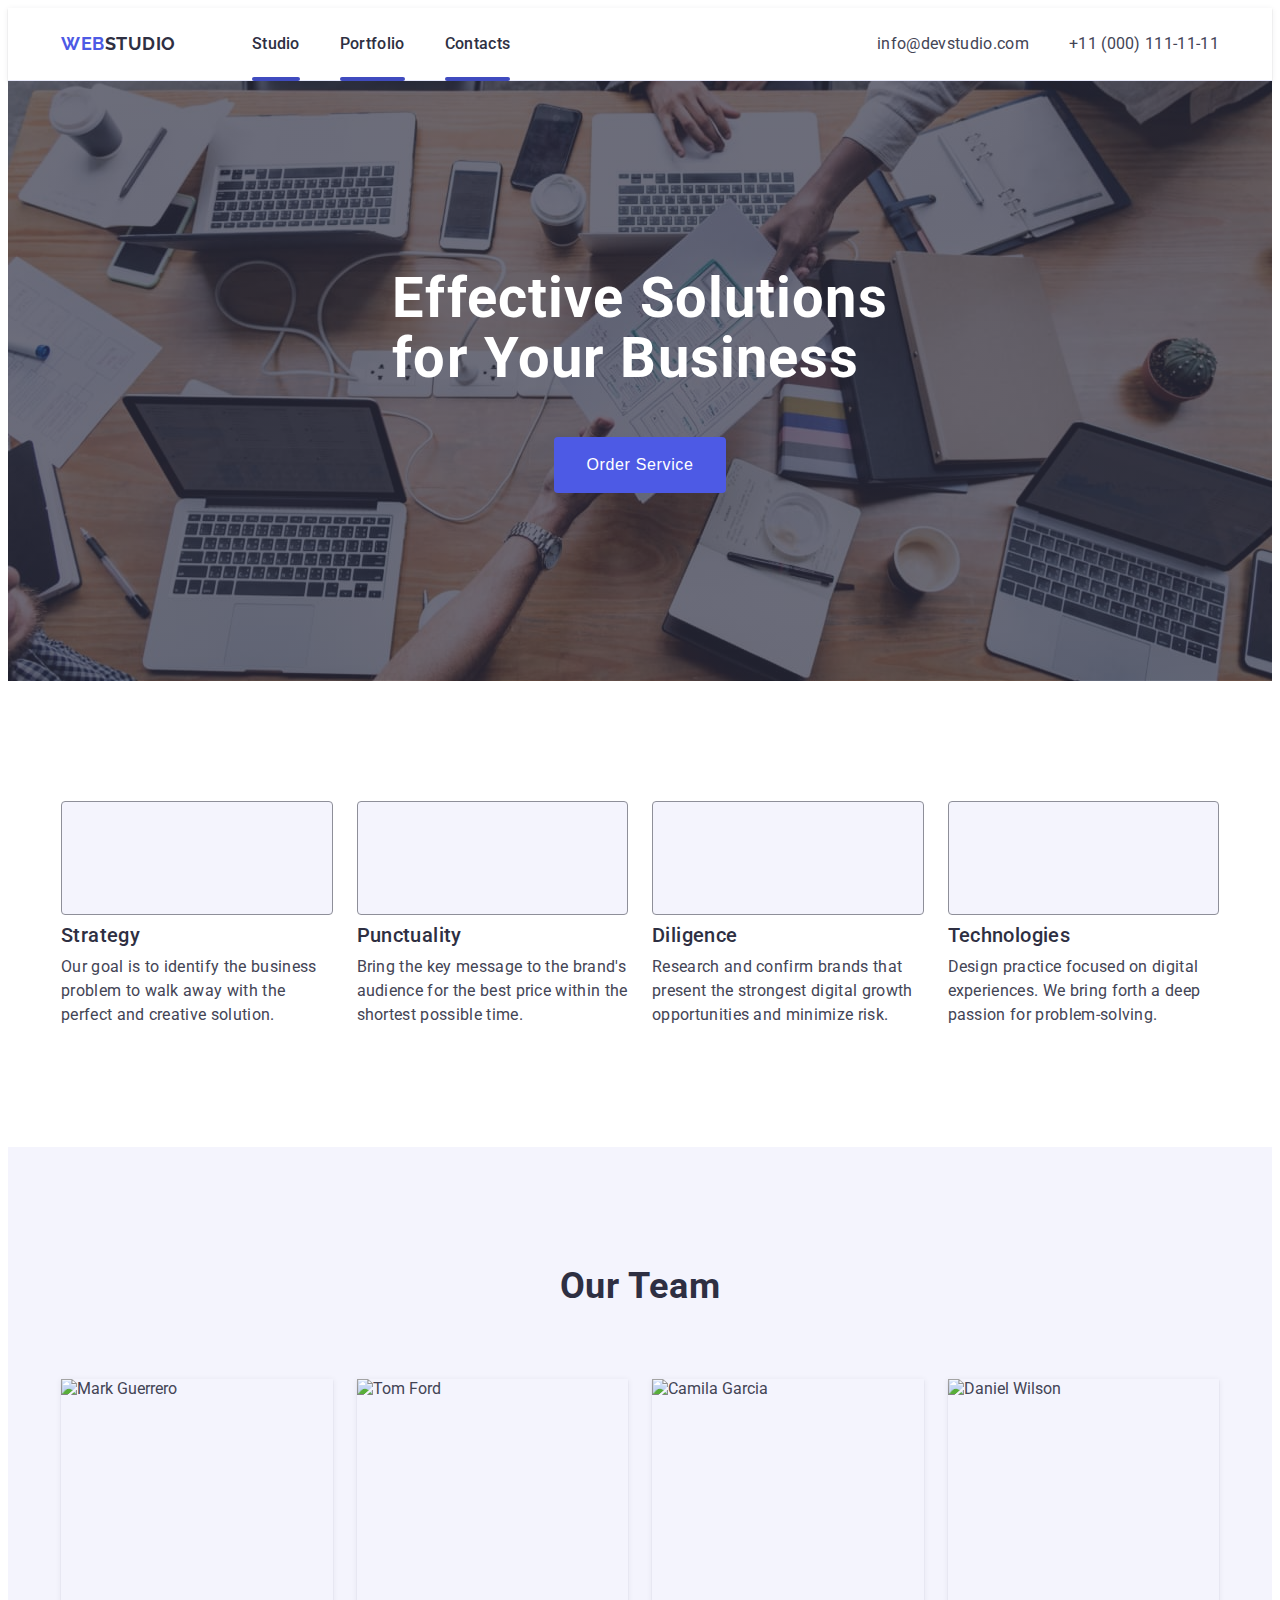
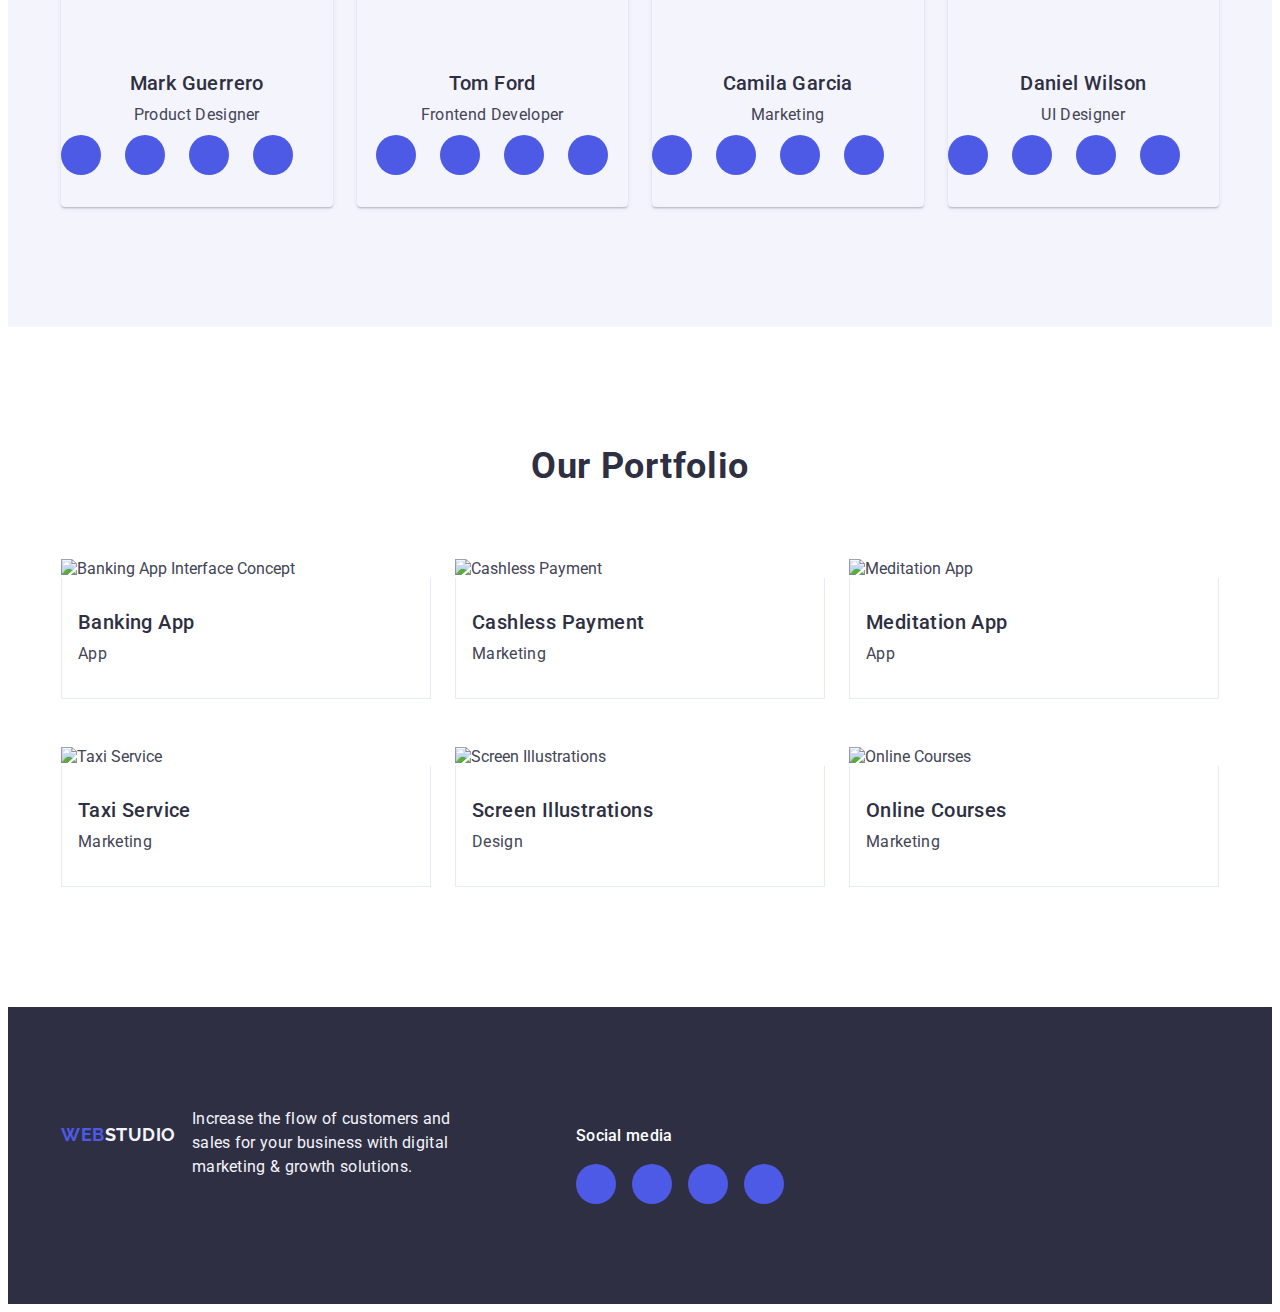
==== commit 91644abc: "Update index.html" ====
--- a/index.html
+++ b/index.html
@@ -23,7 +23,7 @@
             <ul class="navigation-title-contacts nav-item">
 
                 <li class="nav-item-link">
-                    <a class="navigation-item" href="./index.html">Studio</a></li>
+                    <a class="navigation-item item-navigation" href="./index.html">Studio</a></li>
                 <li class="nav-item-link">
                     <a class="navigation-item" href="">Portfolio</a></li>
                 <li class="nav-item-link">
@@ -149,7 +149,7 @@
                         <div class="team-wrap">
                     <h3 class="section-team-name">Tom Ford</h3>
                     <p class="section-team-wark">Frontend Developer</p>
-                    <div class="soc-wrap">
+      
                         <ul class="profesion-list-soc">
                             <li class="prosesion-item-soc">
                                 <a class="link-soc-profesion" href="">
@@ -180,7 +180,7 @@
                                 </a>
                             </li>
                         </ul>
-                    </div>
+                    
                     </div>
                 </li>
                 <li class="section-team-subtopic team-item"><img class="section-team-img" src="./images/Camila.jpg"
@@ -287,8 +287,92 @@
     <p class="section-warck-text">App</p>
     </div>
 </li>
-
-<div class="section-warck-subtopic warck-item">
+<li class="section-warck-subtopic warck-item">
+    <div class="box-img-portfolio">
+        <img class="section-warck-img" src="./images/cashless.jpg" alt="Cashless Payment" width="360">
+        <p class="img-paragraf">
+            14 Stylish and User-Friendly App Design Concepts · Task
+            Manager App · Calorie Tracker App · Exotic Fruit Ecommerce App
+            · Cloud Storage App
+        </p>
+    </div>
+    <div class="warck-wrap">
+        <h3 class="section-warck-title-type">Cashless Payment</h3>
+        <p class="section-warck-text">Marketing</p>
+    </div>
+</li>
+
+<li class="section-warck-subtopic warck-item">
+    <div class="box-img-portfolio">
+        <img class="section-warck-img" src="./images/meditation.jpg" alt="Meditation App" width="360">
+        <p class="img-paragraf">
+            14 Stylish and User-Friendly App Design Concepts · Task
+            Manager App · Calorie Tracker App · Exotic Fruit Ecommerce App
+            · Cloud Storage App
+        </p>
+    </div>
+    <div class="warck-wrap">
+        <h3 class="section-warck-title-type">Meditation App</h3>
+        <p class="section-warck-text">App</p>
+    </div>
+</li>
+<li class="section-warck-subtopic warck-item">
+    <div class="box-img-portfolio">
+        <img class="section-warck-img" src="./images/taxi.jpg" alt="Taxi Service" width="360">
+        <p class="img-paragraf">
+            14 Stylish and User-Friendly App Design Concepts · Task
+            Manager App · Calorie Tracker App · Exotic Fruit Ecommerce App
+            · Cloud Storage App
+        </p>
+    </div>
+    <div class="warck-wrap">
+        <h3 class="section-warck-title-type">Taxi Service</h3>
+        <p class="section-warck-text">Marketing</p>
+    </div>
+</li>
+
+<li class="section-warck-subtopic warck-item">
+    <div class="box-img-portfolio">
+        <img class="section-warck-img" src="./images/screen.jpg" alt="Screen Illustrations" width="360">
+        <p class="img-paragraf">
+            14 Stylish and User-Friendly App Design Concepts · Task
+            Manager App · Calorie Tracker App · Exotic Fruit Ecommerce App
+            · Cloud Storage App
+        </p>
+    </div>
+    <div class="warck-wrap">
+        <h3 class="section-warck-title-type">Screen Illustrations</h3>
+        <p class="section-warck-text">Design</p>
+    </div>
+</li>
+
+<li class="section-warck-subtopic warck-item">
+    <div class="box-img-portfolio">
+        <img class="section-warck-img" src="./images/online.jpg" alt="Online Courses" width="360">
+        <p class="img-paragraf">
+            14 Stylish and User-Friendly App Design Concepts · Task
+            Manager App · Calorie Tracker App · Exotic Fruit Ecommerce App
+            · Cloud Storage App
+        </p>
+    </div>
+    <div class="warck-wrap">
+        <h3 class="section-warck-title-type">Online Courses</h3>
+        <p class="section-warck-text">Marketing</p>
+    </div>
+</li>
+</ul>
+            </div>
+
+
+
+
+
+
+
+
+
+
+<!-- <div class="section-warck-subtopic warck-item">
     <div class="box-img-portfolio">
         <img class="section-warck-img" src="./images/cashless.jpg" 
         alt="Cashless Payment"  width= "360">
@@ -301,10 +385,10 @@
         <div class="warck-wrap">
         <h3 class="section-warck-title-type">Cashless Payment</h3>
         <p class="section-warck-text">Marketing</p>
-        </div>
-
-                </li>
-                <div class="section-warck-subtopic warck-item">
+        </div> -->
+
+                <!-- </li>
+                <li class="section-warck-subtopic warck-item">
                 
                         <img class="section-warck-img" src="./images/meditation.jpg"
                          alt="Meditation App" width= "360">
@@ -314,7 +398,7 @@
                         <p class="section-warck-text">App</p>
                      </div>
                 </li>
-                <div class="section-warck-subtopic warck-item">
+                <li class="section-warck-subtopic warck-item">
                 
                         <img class="section-warck-img" src="./images/taxi.jpg" 
                         alt="Taxi Service" width= "360">
@@ -324,7 +408,7 @@
                         <p class="section-warck-text">Marketing</p>
                    </div>
                 </li>
-                <div class="section-warck-subtopic warck-item">
+                <li class="section-warck-subtopic warck-item">
                     
                         <img class="section-warck-img" src="./images/screen.jpg" 
                         alt="Screen Illustrations" width= "360">
@@ -334,7 +418,7 @@
                         <p class="section-warck-text">Design</p>
                         </div>
                 </li>
-                <div class="section-warck-subtopic warck-item">
+                <li class="section-warck-subtopic warck-item">
                 
                         <img class="section-warck-img" src="./images/online.jpg" 
                         alt="Online Courses" width= "360">
@@ -344,13 +428,13 @@
                         <p class="section-warck-text">Marketing</p>
                    </div>
                 </li>
-            </ul>
-            </div>
+            </ul>-->
+             
         </section>
     </main>
     <footer class="footer-advantages-content footer">
+        <div class="container footer-subbox">
         <div class="footer-box">
-        <div class="container">
         <a class="footer-item footer-logo" href="./index.html">Web<span class="footer-text-part">Studio</span> </a>
 
         <p class="footer-text">Increase the flow of customers and
--- a/css/styles.css.css
+++ b/css/styles.css.css
@@ -43,7 +43,10 @@
 
 .nav-container{
     border-bottom: 1px solid #e7e9fc;
-}
+box-shadow: 0px 1px 6px 0px rgba(46, 47, 66, 0.08), 0px 1px 1px 0px rgba(46, 47, 66, 0.16), 0px 2px 1px 0px rgba(46, 47, 66, 0.08);
+}
+
+
 
 .titel-text{color:  #4D5AE5;
     font-family: 'Raleway',
@@ -73,7 +76,29 @@
          .navigation-item:hover,
         .navigation-item:focus {
                             color: #404bbf;
+                            transition: color 250ms cubic-bezier(0.4, 0, 0.2, 1);
+                                
                         }
+.navigation-item:hover,
+.navigation-item:focus {
+    color: var(--color-brend-hover);
+color: #404bbf;}
+
+        .navigation-item{
+            position: relative;}
+
+
+ .navigation-item::after {
+     content: '';
+     position: absolute;
+     left: 0;
+     bottom: -1px;
+     height: 4px;
+     background-color: #404bbf;
+     border-radius: 2px;
+     width: 100%;
+ }
+
 .nav-menu{
 display: flex;
 align-items: center;
@@ -112,6 +137,7 @@
                     letter-spacing: 0.02em;
                     padding: 24px 0;
                     display: block;
+                    transition: color 250ms cubic-bezier(0.4, 0, 0.2, 1);
                     }
         
            .adreess-main{font-style: normal;
@@ -122,7 +148,8 @@
          color: #434455;
         font-weight: 400;
         line-height: 1.5;
-        letter-spacing: 0.02em;}
+        letter-spacing: 0.02em;
+    transition: color 250ms cubic-bezier(0.4, 0, 0.2, 1);}
 
                   .adress-link:hover,
                   .adress-link:focus {
@@ -130,6 +157,9 @@
                     font-style: normal;
                   }
                  
+  .adress-link:hover,.adress-link:focus {
+  color: var(--color-brend-hover);
+   }
 .advantage-container{
 }
     
@@ -235,7 +265,7 @@
     
 }
                 .section-team-content {
-                background-color: var(--backraund-section-our-team);
+                background-color: #F4F4FD;;
                     padding: 120px 0;}
         
                 .section-team-topic {
@@ -467,8 +497,7 @@
         }
         .soc-footer-box{
             align-items: center;
-            align-items: baseline;
-                margin-right: 120px;
+          
         }
         
                 .footer-soc {
@@ -518,4 +547,12 @@
                 .footer-box{display: flex;
                 justify-content: center;
                 align-items: center;
-                gap: 16px;}+                gap: 16px;}
+
+            .footer-subbox {
+            display: flex;
+             align-items: baseline;
+                        }
+ .footer-box{
+    margin-right: 120px;
+}                       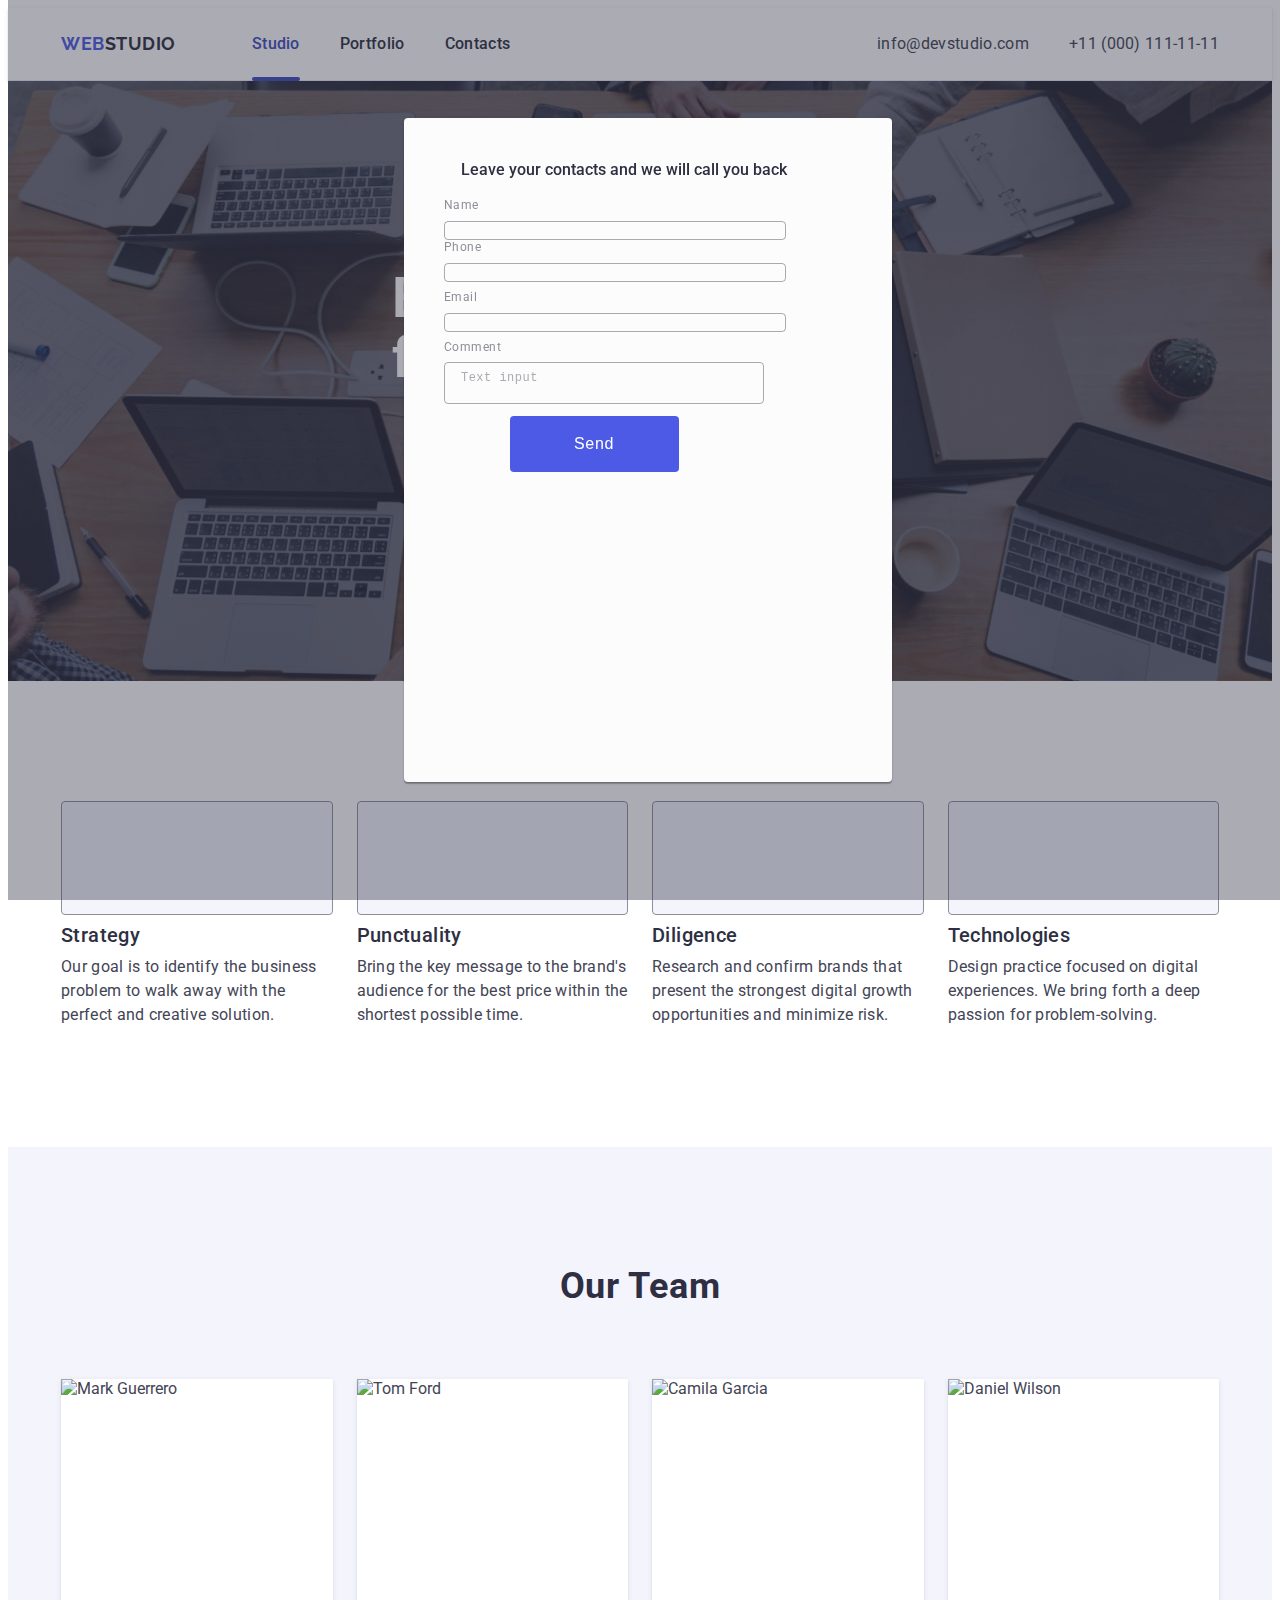
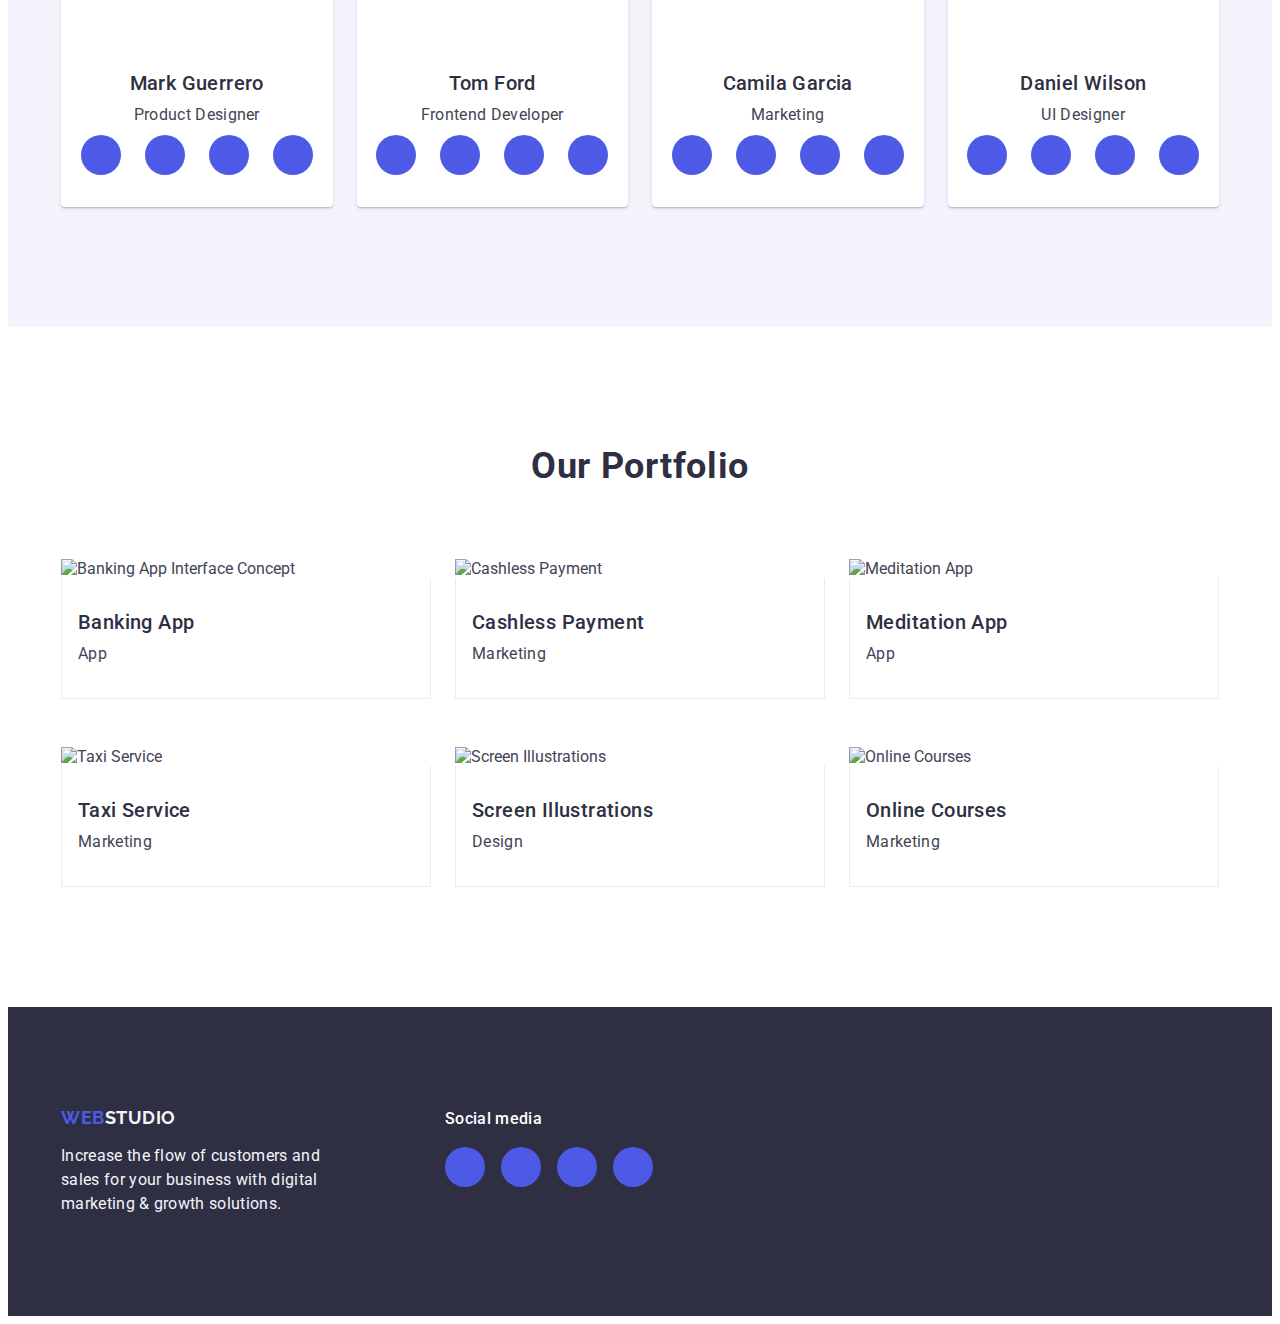
==== commit e5b576e5: "up" ====
--- a/index.html
+++ b/index.html
@@ -109,7 +109,7 @@
                         <div class="team-wrap">
                     <h3 class="section-team-name">Mark Guerrero</h3>
                     <p class="section-team-wark">Product Designer</p>
-<div class="soc-wrap">
+
                     <ul class="profesion-list-soc">
                         <li class="prosesion-item-soc">
                             <a class="link-soc-profesion" href="">
@@ -141,7 +141,7 @@
                         </li>
                     </ul>
                     </div>
-                    </div>
+                   
                     
                 </li>
                 <li class="section-team-subtopic team-item"><img class="section-team-img" src="./images/Tom.jpg" alt="Tom Ford"
@@ -188,7 +188,7 @@
                         <div class="team-wrap">
                     <h3 class="section-team-name">Camila Garcia</h3>
                     <p class="section-team-wark">Marketing</p>
-                    <div class="soc-wrap">
+                    
                         <ul class="profesion-list-soc">
                             <li class="prosesion-item-soc">
                                 <a class="link-soc-profesion" href="">
@@ -219,7 +219,7 @@
                                 </a>
                             </li>
                         </ul>
-                    </div>
+                  
                     </div>
                 </li>
                 <li class="section-team-subtopic team-item"><img class="section-team-img" src="./images/Daniel.jpg"
@@ -227,7 +227,7 @@
                         <div class="team-wrap">
                     <h3 class="section-team-name">Daniel Wilson</h3>
                     <p class="section-team-wark">UI Designer</p>
-                    <div class="soc-wrap">
+                
                         <ul class="profesion-list-soc">
                             <li class="prosesion-item-soc">
                                 <a class="link-soc-profesion" href="">
@@ -258,7 +258,7 @@
                                 </a>
                             </li>
                         </ul>
-                    </div>
+                    
                     </div>
                 </li>
             </ul>
@@ -478,6 +478,64 @@
             </div>
             </div>
     </footer>
+    <div class="backdrop is-open">
+        <div class="modal">
+            <button type="button" class="modal-btn">
+                <svg class="modal-btn-icon" width="24" height="24">
+                    <use href="./images/icons.svg#icon-close" ></use>
+                </svg> 
+            </button>
+            <p class="modal-title modal-title-style">
+            Leave your contacts and we will call you back
+            </p>
+            
+            <form class="modal-form">
+                <div class="modal-fild">
+                <label for="user-name" class="modal-lable">Name</label>
+                <div class="input-wrap">
+                    <input type="text" name="user-name" class="modal-input" id="user-name" />
+                    <svg class="modal-icon" width="16" height="24">
+                        <use href="./images/icons.svg#icon-person"></use>
+                    </svg>
+                </div>
+                <div class="modal-fild">
+                <label for="user-phone" class="modal-lable">Phone</label>
+                <input type="tel" 
+                name="user-phone" 
+                class="modal-input"
+                id="user-phone"
+                />
+                <svg class="modal-icon" width="16" height="24">
+                    <use href="./images/icons.svg#icon-phone"></use>
+                </svg>
+                </div>
+                <div class="modal-fild">
+                <label for="user-email" class="modal-lable">Email</label>
+                <input type="email" 
+                name="user-email" 
+                class="modal-input"
+                required
+                id="user-email"
+                />
+                <svg class="modal-icon" width="16" height="24">
+                    <use href="./images/icons.svg#icon-email"></use>
+                </svg>
+                </div>
+
+                <div class="modal-fild">
+                    <label for="user-text" class="modal-lable">Comment</label>
+                    <textarea name="user-text" 
+                    id="user-text" 
+                    class="modal-textarea" 
+                    placeholder="Text input "></textarea>
+                   
+                </div>
+                </div>
+                <button type="submit" 
+                class="modal-btn-input">Send</button>
+            </form>
+        </div>
+    </div>
 </body>
 
 </html>--- a/css/styles.css.css
+++ b/css/styles.css.css
@@ -45,7 +45,9 @@
     border-bottom: 1px solid #e7e9fc;
 box-shadow: 0px 1px 6px 0px rgba(46, 47, 66, 0.08), 0px 1px 1px 0px rgba(46, 47, 66, 0.16), 0px 2px 1px 0px rgba(46, 47, 66, 0.08);
 }
-
+.navigation-item.item-navigation{
+    color: #404bbf;
+}
 
 
 .titel-text{color:  #4D5AE5;
@@ -75,9 +77,9 @@
         }
          .navigation-item:hover,
         .navigation-item:focus {
+                            
+                            transition: color 250ms cubic-bezier(0.4, 0, 0.2, 1);
                             color: #404bbf;
-                            transition: color 250ms cubic-bezier(0.4, 0, 0.2, 1);
-                                
                         }
 .navigation-item:hover,
 .navigation-item:focus {
@@ -88,7 +90,7 @@
             position: relative;}
 
 
- .navigation-item::after {
+ .item-navigation::after {
      content: '';
      position: absolute;
      left: 0;
@@ -173,7 +175,7 @@
             background-repeat: no-repeat;
             background-position: center;
             background-size: cover;
-        }
+            margin: auto;}
         
 
         .advantage{
@@ -310,7 +312,7 @@
                 
 
                       .section-team-subtopic { 
-                        background-color: var(--color-hero-title-text);
+                        background-color: #fff;
                         
                             width: calc((100% - 72px) / 4);
                             border-radius: 0px 0px 4px 4px;
@@ -407,7 +409,9 @@
                             font-weight: 400;
                             line-height: 1.5;
                             letter-spacing: 0.02em;}
-                           
+ .svg-profesion {
+     fill: #f4f4fd;
+ }
                           
                       .footer-text-part{   color: #F4F4FD;
                          font-family: Raleway;
@@ -477,7 +481,7 @@
 .link-soc-profesion:focus {
     background-color: #404bbf;}
 
-    .soc-wrap{display: flex;
+    .soc-wrap{
         gap: 40px;
         margin-left: auto;
         align-items: center;
@@ -544,7 +548,7 @@
                     fill: #f4f4fd;
                 }
 
-                .footer-box{display: flex;
+                .footer-box{
                 justify-content: center;
                 align-items: center;
                 gap: 16px;}
@@ -555,4 +559,161 @@
                         }
  .footer-box{
     margin-right: 120px;
-}                       +}                       
+
+
+/* Backdrop */
+
+.backdrop{position: fixed;
+top: 0;
+width: 100%;
+height: 100%;
+background-color: rgba(46, 47, 66, 0.40);
+opacity: 0;
+visibility: hidden;
+pointer-events: none;
+transition: opacity 250ms cubic-bezier(0.4, 0, 0.2, 1), visibility 250ms cubic-bezier(0.4, 0, 0.2, 1);
+}
+
+.is-open{
+    opacity: 1;
+    visibility: visible;
+    pointer-events: auto;
+}
+
+.modal{
+    width: 408px;
+    height: 584px;
+    border-radius: 4px;
+    background-color: #FCFCFC;
+    position: absolute;
+    top: 50%;
+    left: 50%;
+    transform: translate(-50%, -50%);
+    padding: 40px;
+    min-height: 584px;
+    box-shadow: 0px 1px 1px rgba(0, 0, 0, 0.14), 0px 1px 3px rgba(0, 0, 0, 0.12), 0px 2px 1px rgba(0, 0, 0, 0.2);
+}
+.modal-btn{
+    background-color: transparent;
+    border: none;
+    position: absolute;
+    top: 24px;
+    right: 24px;
+    width: 28px;
+    height: 28px;
+    padding: 0;
+    min-width: 0;
+}
+/* .modal-btn-icon{
+    fill: transparent;
+    stroke: #2E2F42;
+} */
+
+.modal-title-style{
+    color: #2E2F42;
+        font-size: 16px;
+        font-family: Roboto;
+        font-weight: 500;
+        line-height: 24px;
+        /* letter-spacing: 0.32px; */
+        word-wrap: break-word;
+}
+.modal-fild {
+    margin-bottom: 8px;
+}
+.modal-title{
+    max-width: 360px;
+    text-align: center;
+    margin-bottom: 16px; 
+}
+.modal-form{
+text-align: left;
+max-width: 300px;
+margin-bottom: 40px;
+}
+.modal-input{
+    width: 100%;
+    height: 58px;
+    color: #8E8F99;
+    background-color: transparent;
+    padding-left: 38px;
+    height: 100%; 
+    border-radius: 4px; 
+    border: 1px #2E2F4266 solid;
+    background-color: transparent;
+    outline: transparent;
+    transition: border-color 250ms linear;
+}
+.modal-input:focus {
+    border-color: #4D5AE5;
+}
+.modal-input:focus + .modal-icon {
+    stroke: #4D5AE5 ;}
+
+.modal-btn-input:focus,
+.modal-btn-input:hover {
+    background-color: #404BBF
+}
+.modal-btn-input {
+        height: 56px;
+        background: #4d5ae5;
+        color: #fff;
+        font-size: 16px;
+        font-weight: 500;
+        line-height: 1.5;
+        letter-spacing: 0.04em;
+        border: none;
+        padding: 16px 32px;
+        margin: 0 auto;
+        transition: background-color 250ms cubic-bezier(0.4, 0, 0.2, 1);
+    }
+    
+.modal-lable{
+    display: block;
+    color: #8E8F99;
+    font-size: 12px;
+    font-weight: 400;
+    line-height: 14px;
+    letter-spacing: 0.48px;
+    word-wrap: break-word;
+margin-bottom: 8px;}
+
+
+.modal-icon{
+    
+    stroke: #2E2F42;
+    position: absolute;
+    fill: transparent;
+    left: 24px;
+    top: 50%;
+    transform: translateY(-50%);
+    transition: stroke  250ms linear;
+}
+
+.modal-textarea{
+    width: 100%;
+        height: 336px;
+        color: #8E8F99;
+        background-color: transparent;
+        padding-top: 8px;
+        padding-left: 16px;
+        height: 100%;
+        border-radius: 4px;
+        border: 1px #2E2F4266 solid;
+        background-color: transparent;
+        outline: transparent;
+        transition: border-color 250ms linear;
+        resize: none;
+    }      
+        .modal-textarea:focus {
+            border-color: #4D5AE5;
+        }
+.modal-textarea::placeholder{
+    color: rgba(46, 47, 66, 0.40);
+        font-size: 12px;
+        font-weight: 400;
+        line-height: 14px;
+        letter-spacing: 0.48px;
+        word-wrap: break-word
+}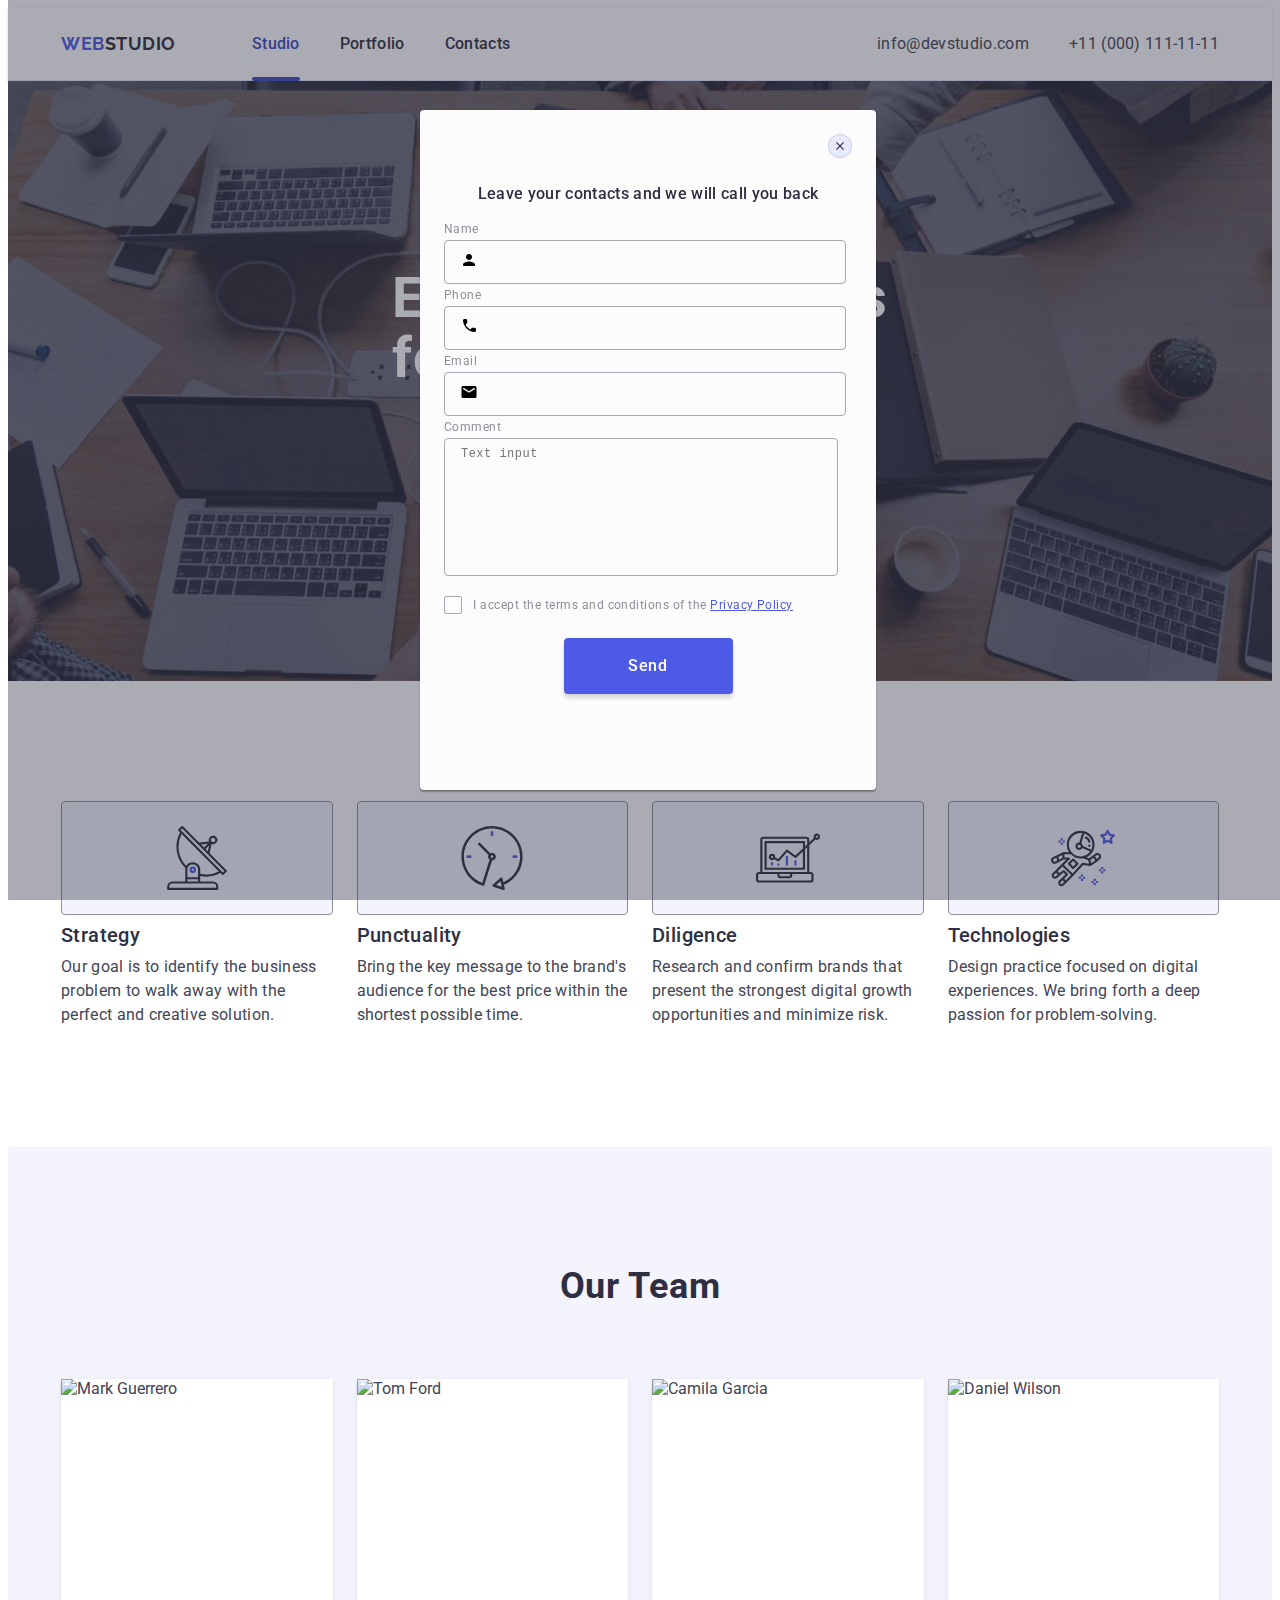
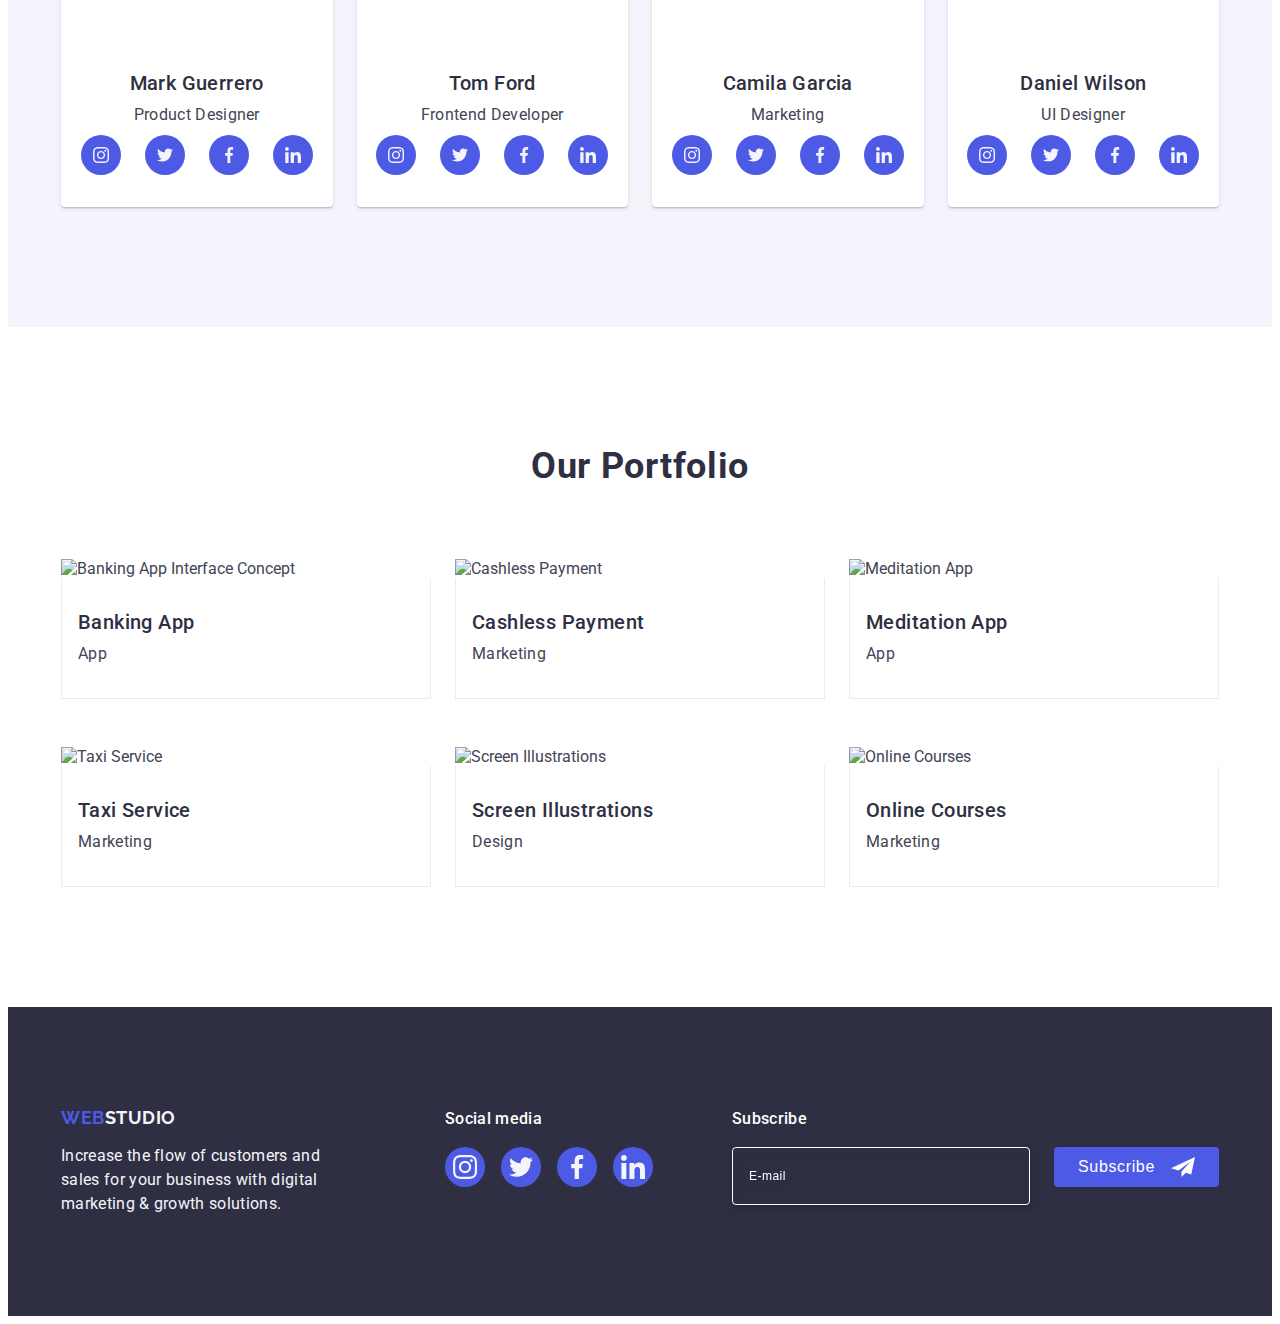
==== commit f71052d1: "гз" ====
--- a/index.html
+++ b/index.html
@@ -476,61 +476,78 @@
                     </li>
                 </ul>
             </div>
+            <div class="footer-subscribe-container">
+                <p class="footer-address-text">Subscribe</p>
+                <form class="footer-form">
+                    <label class="footer-label" for="email">
+                        <input class="footer-input" type="email" name="email" id="email" placeholder="E-mail" />
+                    </label>
+                    <button class="footer-form-btn" type="submit">
+                        Subscribe
+                        <svg class="footer-btn-icon" width="24" height="24">
+                            <use href="./images/icons.svg#icon-telegram"></use>
+                        </svg>
+                    </button>
+                </form>
+            </div>
             </div>
     </footer>
     <div class="backdrop is-open">
         <div class="modal">
-            <button type="button" class="modal-btn">
-                <svg class="modal-btn-icon" width="24" height="24">
-                    <use href="./images/icons.svg#icon-close" ></use>
-                </svg> 
+            <button type="button" class="modal-btn-close">
+                <svg class="modal-btn-icon" height="8" width="8">
+                    <use href="./images/icons.svg#icon-close"></use>
+                </svg>
             </button>
-            <p class="modal-title modal-title-style">
-            Leave your contacts and we will call you back
-            </p>
-            
+            <p class="modal-title">Leave your contacts and we will call you back</p>
             <form class="modal-form">
-                <div class="modal-fild">
-                <label for="user-name" class="modal-lable">Name</label>
-                <div class="input-wrap">
-                    <input type="text" name="user-name" class="modal-input" id="user-name" />
-                    <svg class="modal-icon" width="16" height="24">
-                        <use href="./images/icons.svg#icon-person"></use>
-                    </svg>
+                <div class="modal-field">
+                    <label class="modal-label" for="user-name">Name</label>
+                    <div class="input-container">
+                        <input class="modal-input" type="text" name="user-name" id="user-name" />
+                        <svg class="modal-icon" width="18" height="24">
+                            <use href="./images/icons.svg#icon-person"></use>
+                        </svg>
+                    </div>
                 </div>
-                <div class="modal-fild">
-                <label for="user-phone" class="modal-lable">Phone</label>
-                <input type="tel" 
-                name="user-phone" 
-                class="modal-input"
-                id="user-phone"
-                />
-                <svg class="modal-icon" width="16" height="24">
-                    <use href="./images/icons.svg#icon-phone"></use>
-                </svg>
+                <div class="modal-field">
+                    <label class="modal-label" for="phone">Phone</label>
+                    <div class="input-container">
+                        <input class="modal-input" type="tel" name="phone" id="phone" />
+                        <svg class="modal-icon" width="18" height="24">
+                            <use href="./images/icons.svg#icon-phone"></use>
+                        </svg>
+                    </div>
                 </div>
-                <div class="modal-fild">
-                <label for="user-email" class="modal-lable">Email</label>
-                <input type="email" 
-                name="user-email" 
-                class="modal-input"
-                required
-                id="user-email"
-                />
-                <svg class="modal-icon" width="16" height="24">
-                    <use href="./images/icons.svg#icon-email"></use>
-                </svg>
+                <div class="modal-field">
+                    <label class="modal-label" for="user-email">Email</label>
+                    <div class="input-container">
+                        <input class="modal-input" type="email" name="email" id="user-email" />
+                        <svg class="modal-icon" width="18" height="24">
+                            <use href="./images/icons.svg#icon-email"></use>
+                        </svg>
+                    </div>
                 </div>
-
-                <div class="modal-fild">
-                    <label for="user-text" class="modal-lable">Comment</label>
-                    <textarea name="user-text" 
-                    id="user-text" 
-                    class="modal-textarea" 
-                    placeholder="Text input "></textarea>
-                   
+                <div class="comment-modal-field">
+                    <label class="modal-label" for="user-comment">Comment</label>
+                    <textarea class="modal-comment-area" name="user-comment" id="user-comment"
+                        placeholder="Text input"></textarea>
                 </div>
+   
+                <div class="checkbox-modal-field">
+                    <input class="checkbox-modal-input visually-hidden" type="checkbox" name="user-privacy" id="user-privacy"
+                        value="yes" />
+                    <label class="checkbox-modal-label" for="user-privacy">
+                        <span class="checkbox-icon-field">
+                            <svg class="checkbox-icon" width="10" height="8">
+                                <use class="checkbox-icon-link" href="./images/icons.svg#icon-click"></use>
+                            </svg>
+                        </span>
+                        I accept the terms and conditions of the
+                        <a class="privacy-policy-link" href=""> Privacy Policy </a>
+                    </label>
                 </div>
+
                 <button type="submit" 
                 class="modal-btn-input">Send</button>
             </form>
--- a/css/styles.css.css
+++ b/css/styles.css.css
@@ -562,158 +562,345 @@
 }                       
 
 
+.footer-subscribe-container {
+    margin-left: auto;
+}
+
+.footer-form {
+    display: flex;
+    gap: 24px;
+}
+
+.footer-label {
+    display: flex;
+    gap: 24px;
+}
+
+.footer-input {
+background-color: white;
+
+
+    width: 264px;
+    height: 40px;
+    border-radius: 4px;
+    border: 1px solid #ffffff;
+    box-shadow: 0px 4px 4px 0px rgba(0, 0, 0, 0.15);
+    padding: 8px 16px;
+    background-color: transparent;
+    font-size: 12px;
+    line-height: 1.5;
+    letter-spacing: 0.04em;
+    filter: drop-shadow(0px 4px 4px rgba(0, 0, 0, 0.15));
+}
+.footer-input::placeholder{
+    color: white;
+}
+
+.footer-form-btn {
+    display: flex;
+    padding: 8px 24px;
+    justify-content: center;
+    align-items: center;
+    color: #ffffff;
+    text-align: center;
+    font-size: 16px;
+    font-weight: 500;
+    line-height: 1.5;
+    /* 150% */
+    letter-spacing: 0.04em;
+    min-width: 165px;
+    height: 40px;
+    border-radius: 4px;
+    border: none;
+    background-color: #4d5ae5;
+    cursor: pointer;
+    transition: background-color 250ms cubic-bezier(0.4, 0, 0.2, 1);
+}
+
+.footer-form-btn:hover,
+.footer-form-btn:focus,
+.footer-form-btn:active {
+    background-color: #404bbf;
+}
+
+.footer-btn-icon {
+    margin-left: 16px;
+    fill: #ffffff;
+}
+
+.footer-address-text {
+    font-size: 16px;
+    font-weight: 500;
+    line-height: 1.5;
+    letter-spacing: 0.02em;
+    color: #ffffff;
+    margin-top: 0;
+    margin-bottom: 16px;
+}
+
 /* Backdrop */
 
-.backdrop{position: fixed;
-top: 0;
-width: 100%;
-height: 100%;
-background-color: rgba(46, 47, 66, 0.40);
-opacity: 0;
-visibility: hidden;
-pointer-events: none;
-transition: opacity 250ms cubic-bezier(0.4, 0, 0.2, 1), visibility 250ms cubic-bezier(0.4, 0, 0.2, 1);
-}
-
-.is-open{
+
+
+
+.backdrop {
+    height: 100%;
+    width: 100%;
+    background-color: rgba(46, 47, 66, 0.4);
+    position: fixed;
+    top: 0;
+    opacity: 0;
+    visibility: hidden;
+    pointer-events: none;
+    transition: opacity 250ms cubic-bezier(0.4, 0, 0.2, 1),
+        visibility 250ms cubic-bezier(0.4, 0, 0.2, 1);
+}
+
+.is-open {
     opacity: 1;
     visibility: visible;
     pointer-events: auto;
 }
 
-.modal{
+.modal {
     width: 408px;
-    height: 584px;
+    background-color: #fcfcfc;
     border-radius: 4px;
-    background-color: #FCFCFC;
     position: absolute;
     top: 50%;
     left: 50%;
     transform: translate(-50%, -50%);
-    padding: 40px;
+    padding: 72px 24px 24px;
     min-height: 584px;
-    box-shadow: 0px 1px 1px rgba(0, 0, 0, 0.14), 0px 1px 3px rgba(0, 0, 0, 0.12), 0px 2px 1px rgba(0, 0, 0, 0.2);
-}
-.modal-btn{
-    background-color: transparent;
-    border: none;
+    box-shadow: 0px 1px 1px rgba(0, 0, 0, 0.14), 0px 1px 3px rgba(0, 0, 0, 0.12),
+        0px 2px 1px rgba(0, 0, 0, 0.2);
+    transition: transform 250ms cubic-bezier(0.4, 0, 0.2, 1);
+}
+
+.modal-btn-close {
+    width: 24px;
+    min-height: 24px;
+    min-width: 24px;
+    padding: 0;
+    border-radius: 50%;
+    fill: #e7e9fc;
+    stroke-width: 1px;
+    stroke: rgba(0, 0, 0, 0.1);
     position: absolute;
     top: 24px;
     right: 24px;
-    width: 28px;
-    height: 28px;
-    padding: 0;
-    min-width: 0;
-}
-/* .modal-btn-icon{
-    fill: transparent;
-    stroke: #2E2F42;
-} */
-
-.modal-title-style{
-    color: #2E2F42;
-        font-size: 16px;
-        font-family: Roboto;
-        font-weight: 500;
-        line-height: 24px;
-        /* letter-spacing: 0.32px; */
-        word-wrap: break-word;
-}
-.modal-fild {
+    cursor: pointer;
+    display: flex;
+    align-items: center;
+    justify-content: center;
+    background-color: #e7e9fc;
+    border: 1px solid rgba(0, 0, 0, 0.1);
+    transition: background-color 250ms cubic-bezier(0.4, 0, 0.2, 1),
+        border 250ms cubic-bezier(0.4, 0, 0.2, 1);
+}
+
+.modal-btn-icon {
+    fill: #2e2f42;
+    transition: fill 250ms cubic-bezier(0.4, 0, 0.2, 1);
+}
+
+.modal-btn-close:hover,
+.modal-btn-close:focus,
+.modal-btn-close:active {
+    background-color: #404bbf;
+    border: none;
+}
+
+.modal-btn-close:hover .modal-btn-icon,
+.modal-btn-close:focus .modal-btn-icon,
+.modal-btn-close:active .modal-btn-icon {
+    fill: #ffffff;
+}
+
+.modal-title {
+    color: #2e2f42;
+    text-align: center;
+    font-size: 16px;
+    font-weight: 500;
+    line-height: 1.5;
+    /* 150% */
+    letter-spacing: 0.02em;
+    margin: auto;
+    margin-bottom: 16px;
+}
+
+.modal-field {
+    position: relative;
     margin-bottom: 8px;
 }
-.modal-title{
-    max-width: 360px;
-    text-align: center;
-    margin-bottom: 16px; 
-}
-.modal-form{
-text-align: left;
-max-width: 300px;
-margin-bottom: 40px;
-}
-.modal-input{
-    width: 100%;
-    height: 58px;
-    color: #8E8F99;
+
+.modal-label {
+    position: absolute;
+    top: 0;
+    left: 0;
+    color: #8e8f99;
+    font-size: 12px;
+    line-height: 1.17;
+    /* 116.667% */
+    letter-spacing: 0.04em;
+    margin-bottom: 4px;
+}
+
+.input-container {
+    position: relative;
+    width: 360px;
+    height: 40px;
+    margin-bottom: 8px;
+}
+
+.modal-input {
+    font-size: 12px;
+    border-radius: 4px;
+    border: 1px solid rgba(46, 47, 66, 0.4);
+    width: 360px;
+    height: 40px;
     background-color: transparent;
     padding-left: 38px;
-    height: 100%; 
-    border-radius: 4px; 
-    border: 1px #2E2F4266 solid;
+    outline: transparent;
+    transition: border-color 250ms cubic-bezier(0.4, 0, 0.2, 1);
+}
+
+.modal-icon {
+    color: #2E2F42;
+    position: absolute;
+    left: 16px;
+    top: 50%;
+    transform: translateY(-50%);
+    transition: fill 250ms cubic-bezier(0.4, 0, 0.2, 1);
+}
+
+.input-container:focus-within .modal-input {
+    border-color: #4d5ae5;
+}
+
+.input-container:focus-within .modal-icon {
+    fill: #4d5ae5;
+}
+
+.comment-modal-field {
+    position: relative;
+    margin-bottom: 16px;
+    width: 360px;
+}
+
+.modal-label {
+    display: block;
+    position: relative;
+}
+
+.modal-comment-area {
+    border-radius: 4px;
+    border: 1px solid rgba(46, 47, 66, 0.4);
+    width: 100%;
+    height: 120px;
     background-color: transparent;
+    padding: 8px 16px;
     outline: transparent;
-    transition: border-color 250ms linear;
-}
-.modal-input:focus {
-    border-color: #4D5AE5;
-}
-.modal-input:focus + .modal-icon {
-    stroke: #4D5AE5 ;}
-
+    transition: border-color 250ms cubic-bezier(0.4, 0, 0.2, 1);
+    color: rgba(46, 47, 66, 0.4);
+    font-size: 12px;
+    line-height: 1.17;
+    /* 116.667% */
+    letter-spacing: 0.04em;
+    resize: none;
+}
+
+.modal-comment-area:hover,
+.modal-comment-area:focus,
+.modal-comment-area:active {
+    border-color: #4d5ae5;
+}
+
+
+
+.checkbox-modal-field {
+    display: flex;
+    margin-bottom: 24px;
+}
+
+.checkbox-modal-input:checked+.checkbox-modal-label .checkbox-icon-field {
+    background-color: #404bbf;
+    border-color: #4d5ae5;
+    fill: #f4f4fd;
+    border: none;
+}
+
+.checkbox-modal-label {
+    color: #8e8f99;
+    font-size: 12px;
+    line-height: 1.17;
+    letter-spacing: 0.04em;
+    min-width: 338px;
+}
+
+.checkbox-icon-field {
+    width: 16px;
+    height: 16px;
+    max-width: 16px;
+    max-height: 16px;
+    border: 1px solid rgba(46, 47, 66, 0.4);
+    border-radius: 2px;
+    transition: background-color 250ms cubic-bezier(0.4, 0, 0.2, 1),
+        border 250ms cubic-bezier(0.4, 0, 0.2, 1),
+        fill 250ms cubic-bezier(0.4, 0, 0.2, 1);
+    display: inline-flex;
+    justify-content: center;
+    align-items: center;
+    fill: transparent;
+    margin-right: 8px;
+}
+
+
+
+
+.checkbox-icon:checked {
+    fill: transparent;
+    stroke: #ffffff;
+    border: none;
+}
+
+.checkbox-modal-input:focus+.checkbox-modal-label .checkbox-icon-field {
+    border-color: #4d5ae5;
+}
+
+.checkbox-icon-link {
+    width: 100%;
+    height: 100%;
+}
+
+.privacy-policy-link {
+    color: #4d5ae5;
+    text-decoration-line: underline;
+    
+}
 .modal-btn-input:focus,
 .modal-btn-input:hover {
-    background-color: #404BBF
-}
+    background-color: #404bbf;
+    border: none;
+}
+
 .modal-btn-input {
-        height: 56px;
-        background: #4d5ae5;
-        color: #fff;
-        font-size: 16px;
-        font-weight: 500;
-        line-height: 1.5;
-        letter-spacing: 0.04em;
-        border: none;
-        padding: 16px 32px;
-        margin: 0 auto;
-        transition: background-color 250ms cubic-bezier(0.4, 0, 0.2, 1);
-    }
-    
-.modal-lable{
     display: block;
-    color: #8E8F99;
-    font-size: 12px;
-    font-weight: 400;
-    line-height: 14px;
-    letter-spacing: 0.48px;
-    word-wrap: break-word;
-margin-bottom: 8px;}
-
-
-.modal-icon{
-    
-    stroke: #2E2F42;
-    position: absolute;
-    fill: transparent;
-    left: 24px;
-    top: 50%;
-    transform: translateY(-50%);
-    transition: stroke  250ms linear;
-}
-
-.modal-textarea{
-    width: 100%;
-        height: 336px;
-        color: #8E8F99;
-        background-color: transparent;
-        padding-top: 8px;
-        padding-left: 16px;
-        height: 100%;
-        border-radius: 4px;
-        border: 1px #2E2F4266 solid;
-        background-color: transparent;
-        outline: transparent;
-        transition: border-color 250ms linear;
-        resize: none;
-    }      
-        .modal-textarea:focus {
-            border-color: #4D5AE5;
-        }
-.modal-textarea::placeholder{
-    color: rgba(46, 47, 66, 0.40);
-        font-size: 12px;
-        font-weight: 400;
-        line-height: 14px;
-        letter-spacing: 0.48px;
-        word-wrap: break-word
+    color: #ffffff;
+    font-family: inherit;
+    font-size: 16px;
+    font-weight: 500;
+    line-height: 1.5;
+
+    letter-spacing: 0.04em;
+    cursor: pointer;
+    margin: 0 auto;
+    padding: 16px 32px;
+    border: none;
+    border-radius: 4px;
+    min-width: 169px;
+    height: 56px;
+    box-shadow: 0px 4px 4px 0px rgba(0, 0, 0, 0.15);
+    background-color: #4d5ae5;
+    transition: background-color 250ms cubic-bezier(0.4, 0, 0.2, 1);
 }